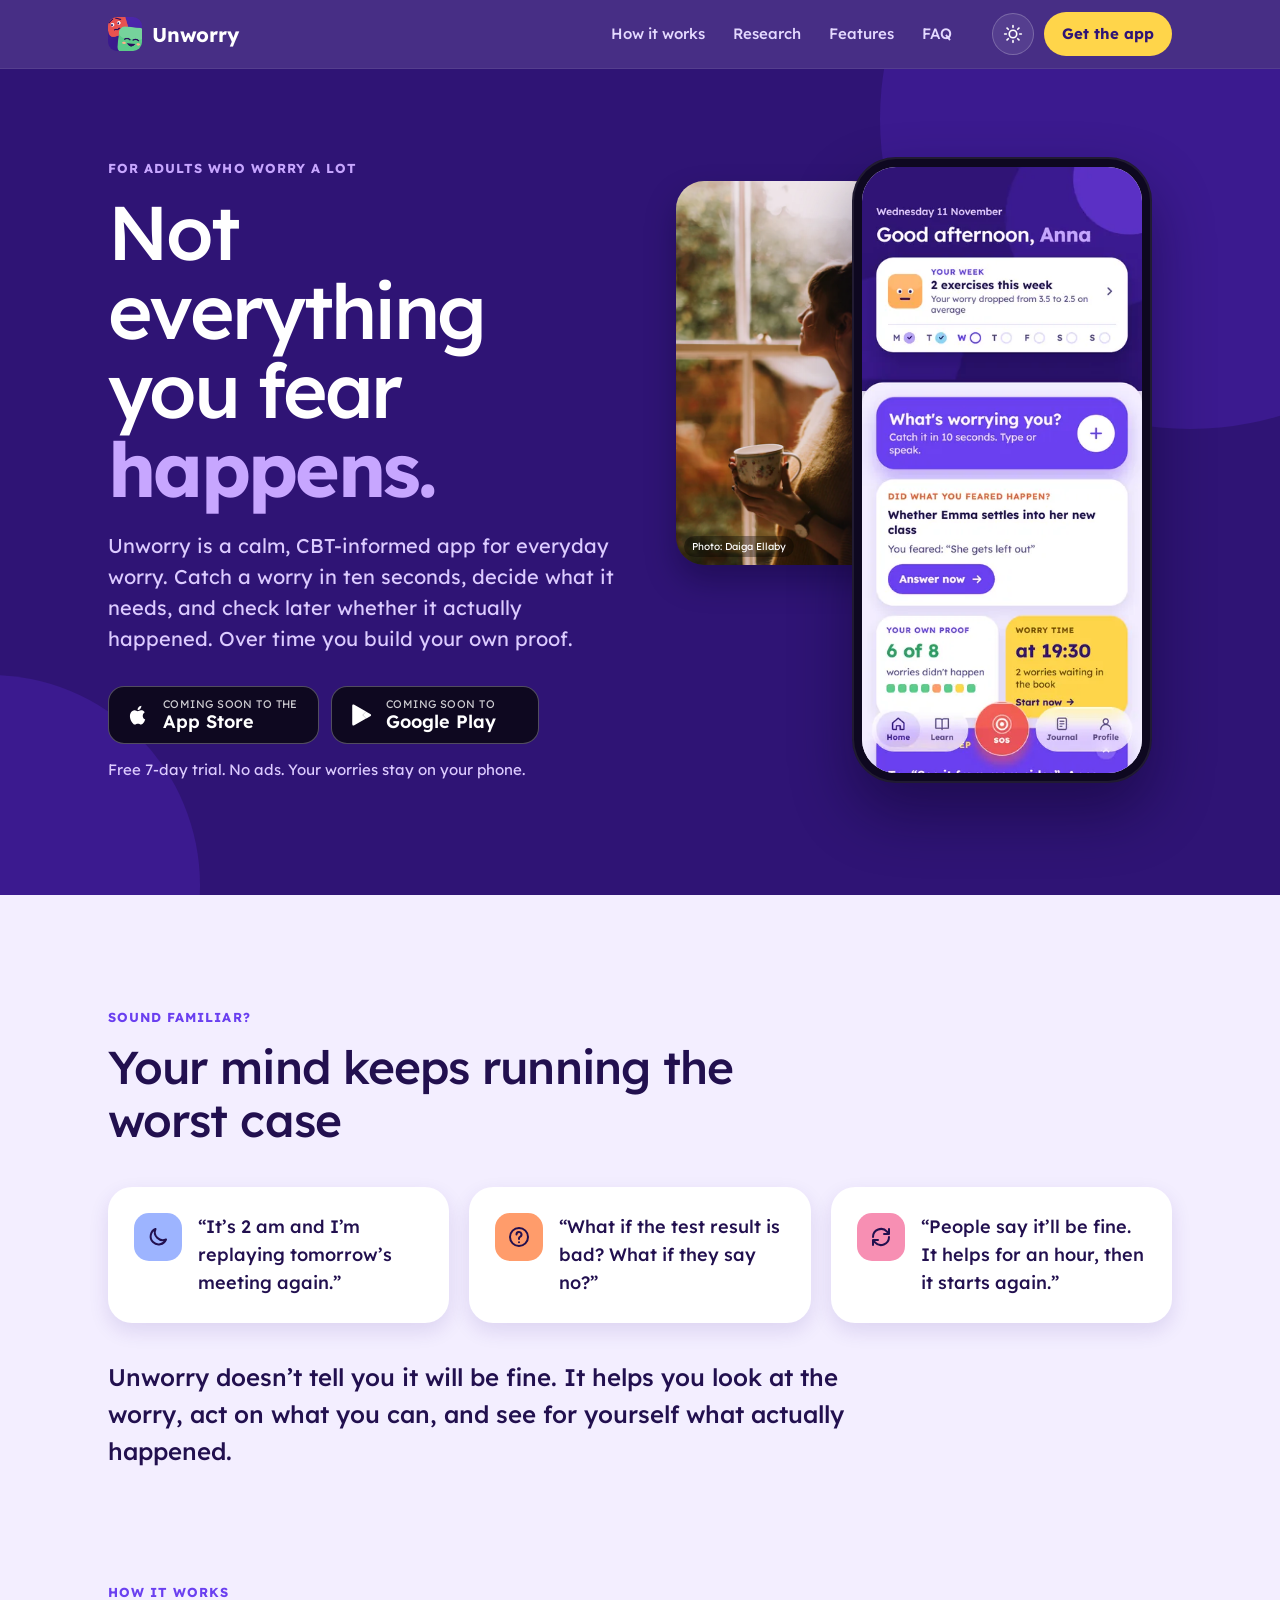
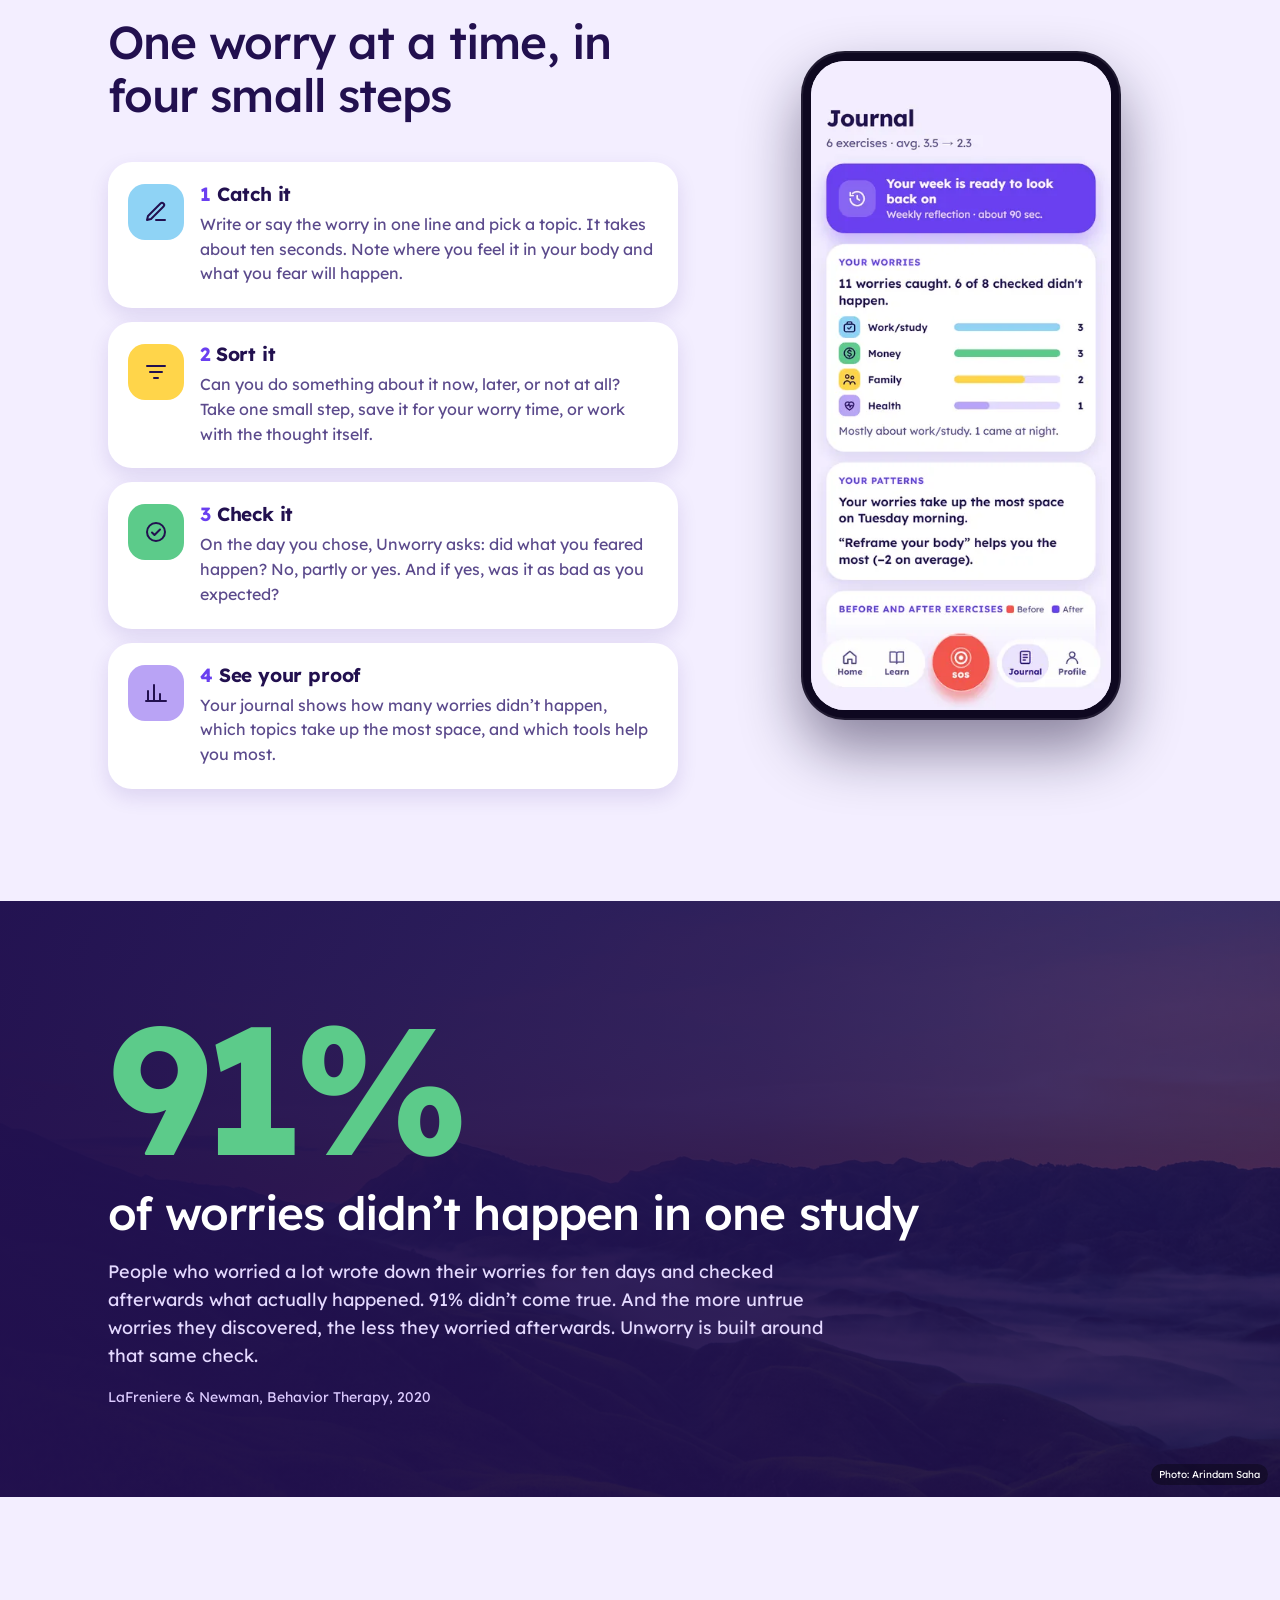
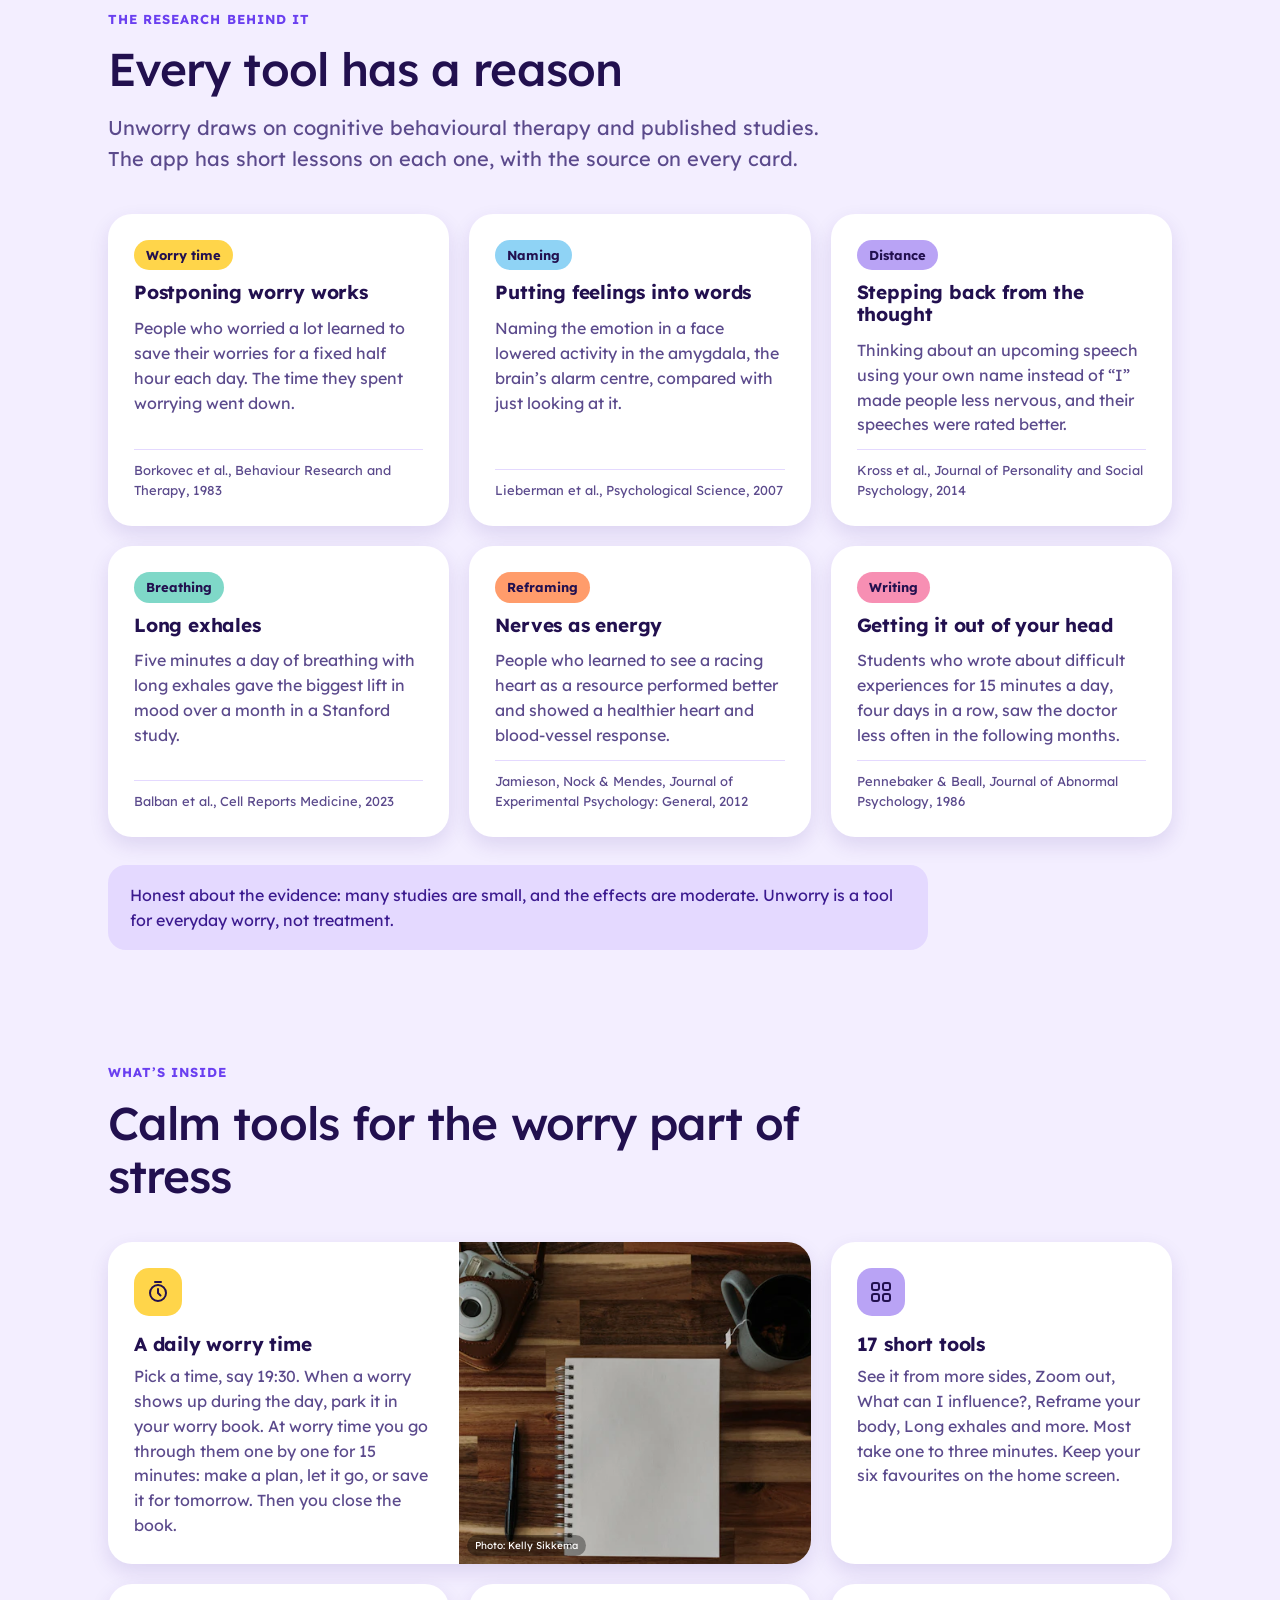
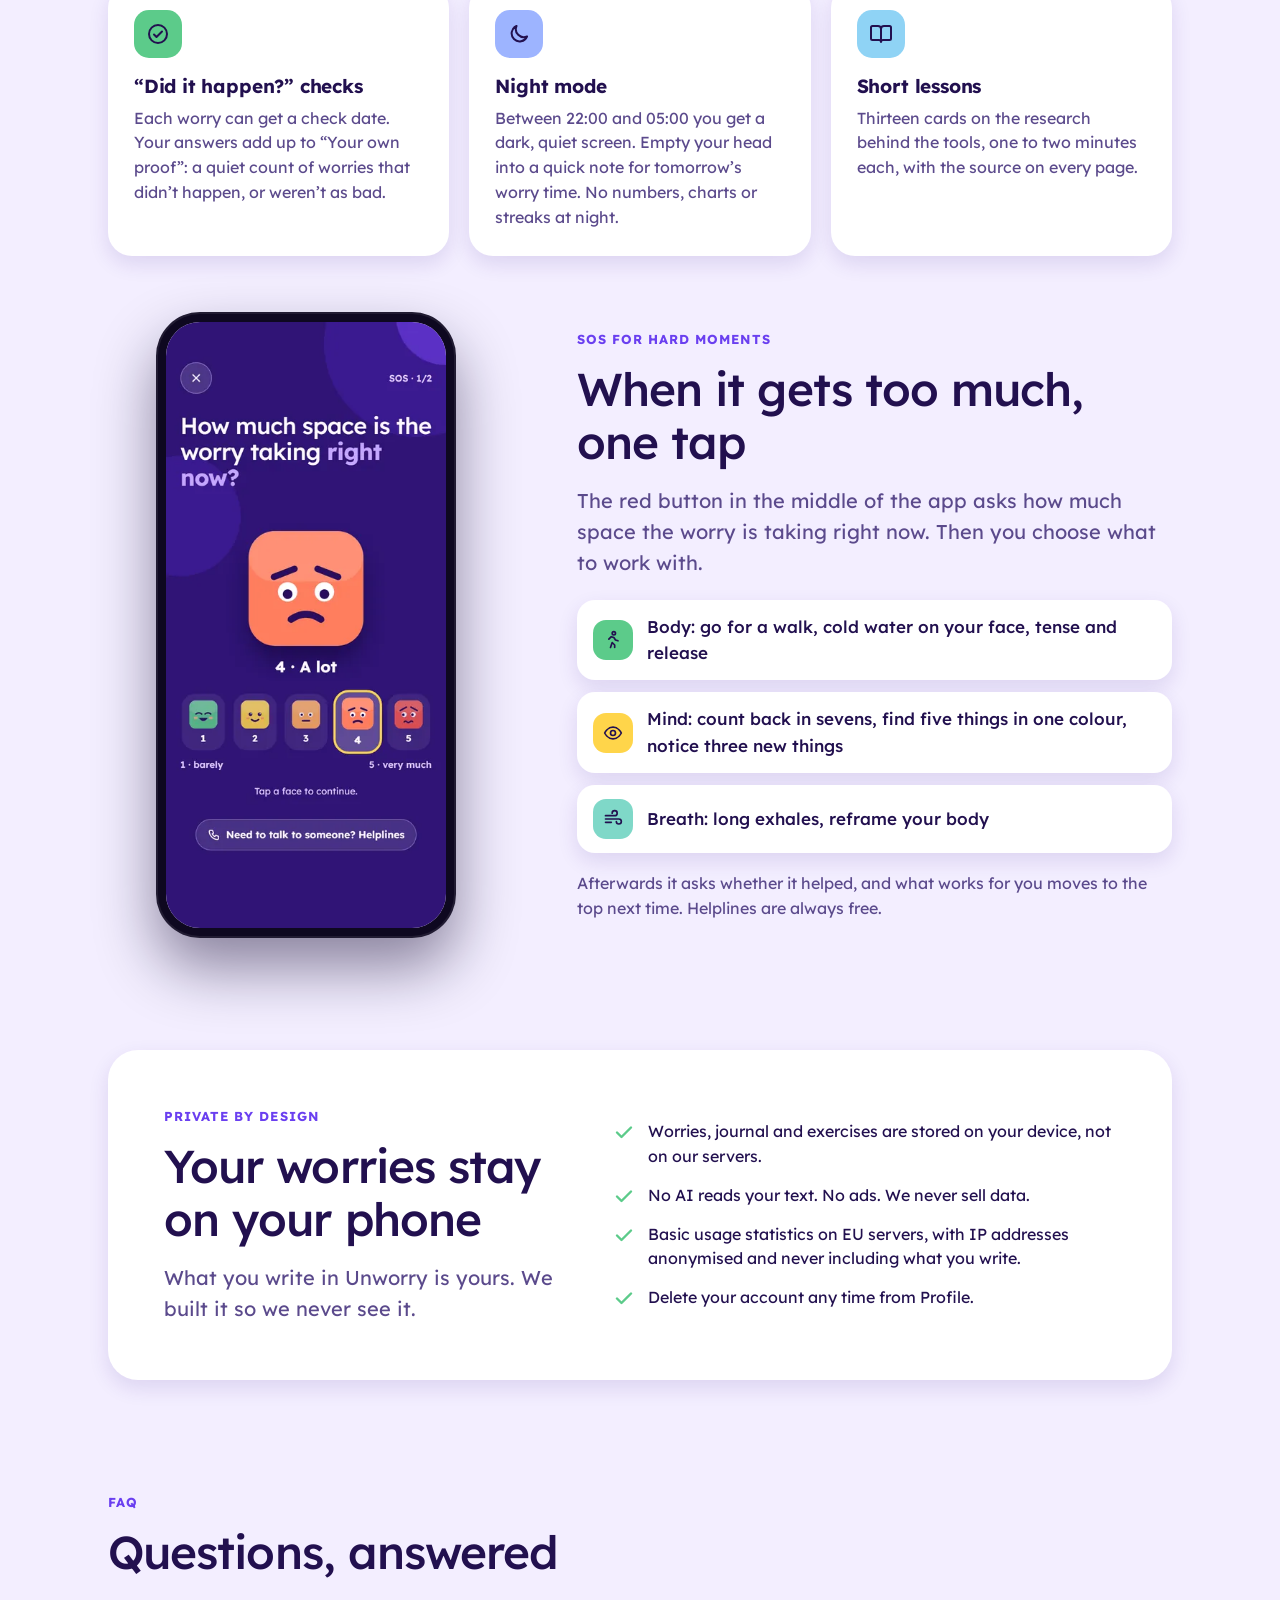
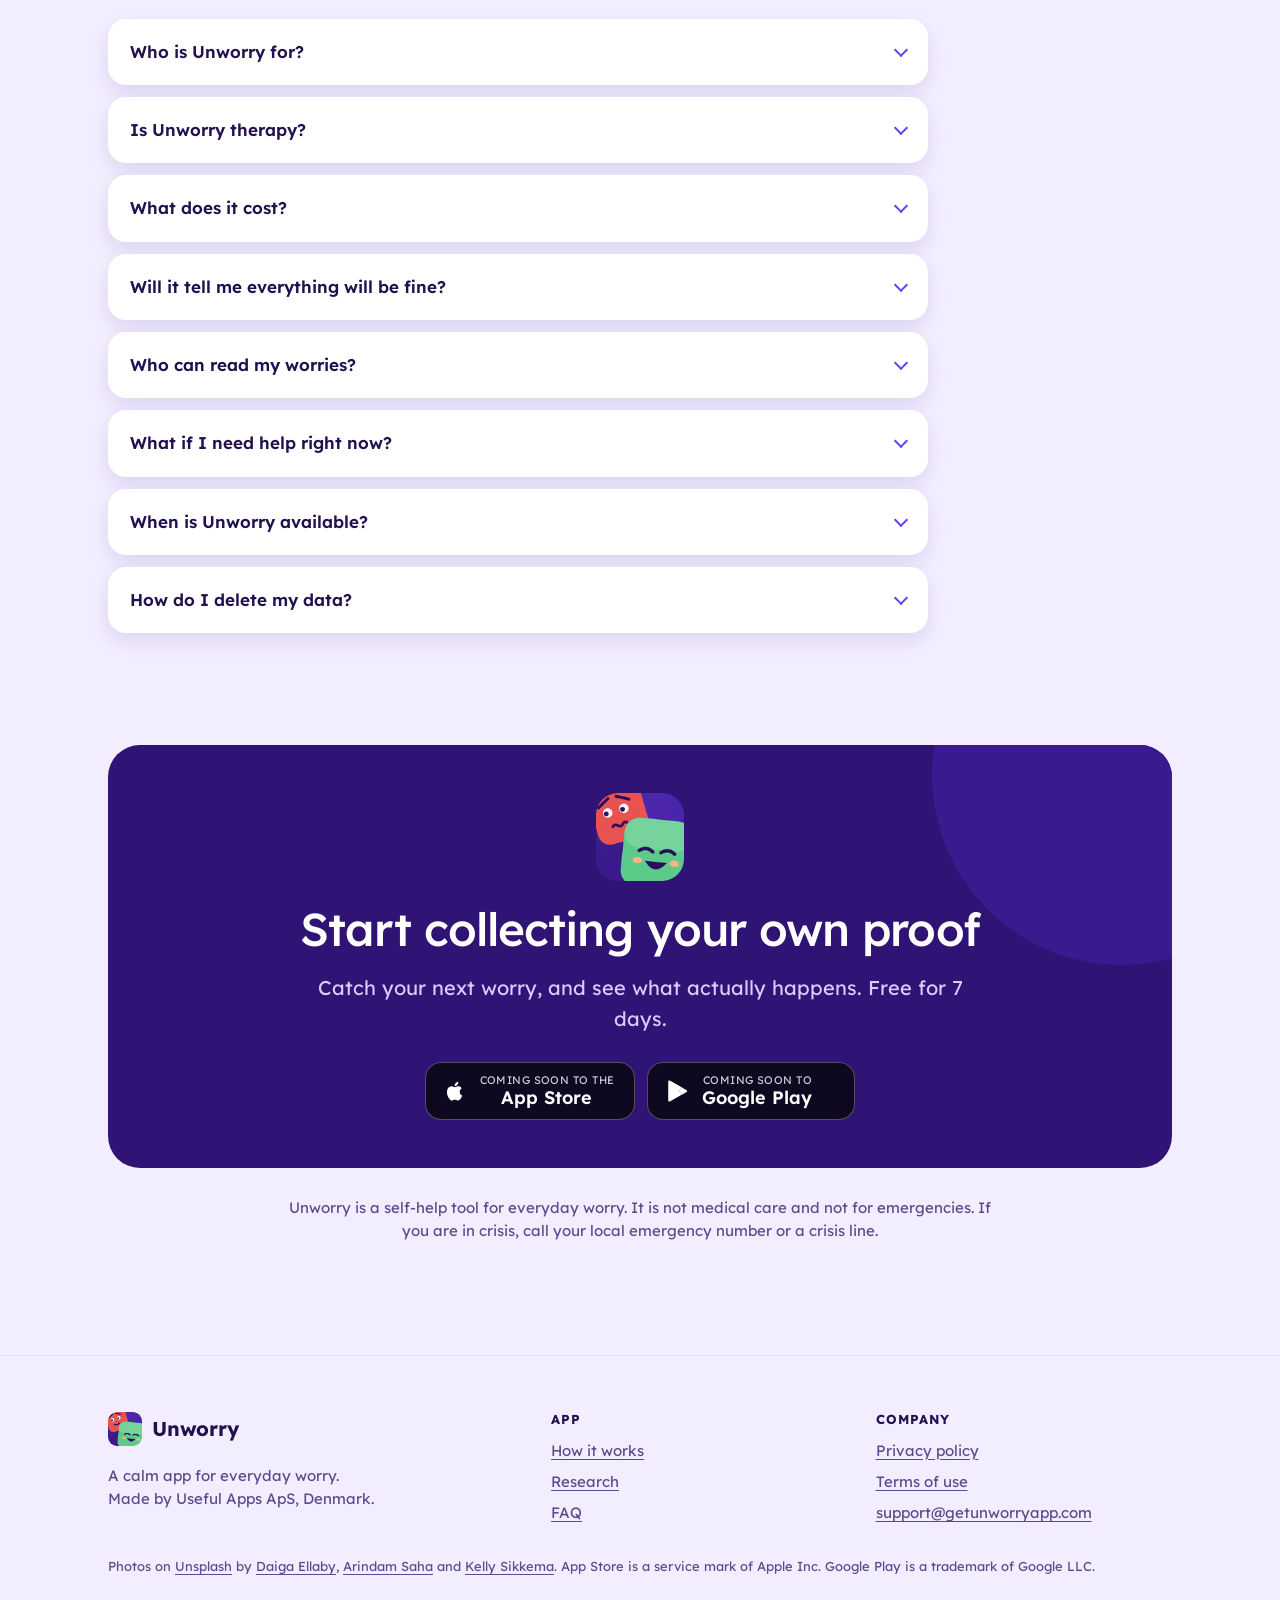
==== index.html @ 14608dab "Add Unworry website: landing page, privacy policy, terms and 404 Co-Authored-By: Claude Opus 5.5 <no" ====
<!doctype html>
<html lang="en">
<head>
<meta charset="utf-8">
<meta name="viewport" content="width=device-width, initial-scale=1, viewport-fit=cover">
<title>Unworry: Worry less with a calm CBT-informed app for overthinking</title>
<meta name="description" content="Unworry helps adults who worry a lot. Catch a worry in 10 seconds, sort what you can act on, set a worry time, and check later whether it happened. Build your own proof. Free 7-day trial.">
<link rel="canonical" href="https://getunworryapp.com/">
<meta name="robots" content="index, follow, max-image-preview:large">
<meta name="theme-color" content="#2F1475">
<meta name="color-scheme" content="light dark">
<meta name="author" content="Useful Apps ApS">
<meta property="og:type" content="website">
<meta property="og:site_name" content="Unworry">
<meta property="og:title" content="Unworry: Not everything you fear happens">
<meta property="og:description" content="A calm, CBT-informed app for everyday worry. Catch a worry, decide what it needs, and check later whether it happened. Over time you build your own proof.">
<meta property="og:url" content="https://getunworryapp.com/">
<meta property="og:image" content="https://getunworryapp.com/assets/img/og.png">
<meta property="og:image:width" content="1200">
<meta property="og:image:height" content="630">
<meta property="og:image:alt" content="Unworry app icon with the words: Not everything you fear happens.">
<meta property="og:locale" content="en_GB">
<meta name="twitter:card" content="summary_large_image">
<meta name="twitter:title" content="Unworry: Not everything you fear happens">
<meta name="twitter:description" content="A calm, CBT-informed app for everyday worry. Catch it, check it, build your own proof.">
<meta name="twitter:image" content="https://getunworryapp.com/assets/img/og.png">
<meta name="twitter:image:alt" content="Unworry app icon with the words: Not everything you fear happens.">
<link rel="icon" href="/favicon.ico" sizes="any">
<link rel="icon" type="image/png" sizes="32x32" href="/favicon-32.png">
<link rel="apple-touch-icon" href="/apple-touch-icon.png">
<link rel="manifest" href="/site.webmanifest">
<link rel="preload" href="/assets/fonts/lexend-latin.woff2" as="font" type="font/woff2" crossorigin>
<link rel="stylesheet" href="/assets/css/site.css">
<script>try{var t=localStorage.getItem('theme');document.documentElement.setAttribute('data-theme',t||(matchMedia('(prefers-color-scheme: dark)').matches?'dark':'light'))}catch(e){}</script>
<script type="application/ld+json">
{
  "@context": "https://schema.org",
  "@graph": [
    {
      "@type": "Organization",
      "@id": "https://getunworryapp.com/#org",
      "name": "Useful Apps ApS",
      "url": "https://getunworryapp.com/",
      "email": "support@getunworryapp.com",
      "address": { "@type": "PostalAddress", "addressCountry": "DK" }
    },
    {
      "@type": "WebSite",
      "@id": "https://getunworryapp.com/#website",
      "url": "https://getunworryapp.com/",
      "name": "Unworry",
      "inLanguage": "en",
      "publisher": { "@id": "https://getunworryapp.com/#org" }
    },
    {
      "@type": "MobileApplication",
      "@id": "https://getunworryapp.com/#app",
      "name": "Unworry",
      "alternateName": "Unworry: Stress Reframed",
      "description": "A calm, CBT-informed app for adults who worry a lot. Catch a worry, sort what you can act on, use a daily worry time, and check later whether what you feared happened. Includes 17 short tools, an SOS for hard moments and short lessons on the research.",
      "operatingSystem": "iOS, Android",
      "applicationCategory": "HealthApplication",
      "applicationSubCategory": "Mental wellbeing",
      "inLanguage": "en",
      "url": "https://getunworryapp.com/",
      "image": "https://getunworryapp.com/icon-512.png",
      "screenshot": [
        "https://getunworryapp.com/assets/img/app-home-light-585.webp",
        "https://getunworryapp.com/assets/img/app-journal-light-585.webp",
        "https://getunworryapp.com/assets/img/app-sos-585.webp"
      ],
      "audience": { "@type": "PeopleAudience", "suggestedMinAge": 18 },
      "publisher": { "@id": "https://getunworryapp.com/#org" },
      "author": { "@id": "https://getunworryapp.com/#org" }
    },
    {
      "@type": "FAQPage",
      "@id": "https://getunworryapp.com/#faq",
      "mainEntity": [
        { "@type": "Question", "name": "Who is Unworry for?", "acceptedAnswer": { "@type": "Answer", "text": "Adults (18+) who worry a lot in everyday life: about health, work, money, family or relationships, often at night. Unworry focuses on the worry part of stress." } },
        { "@type": "Question", "name": "Is Unworry therapy?", "acceptedAnswer": { "@type": "Answer", "text": "No. Unworry is a self-help tool built on techniques from cognitive behavioural therapy (CBT) and research on worry. It does not diagnose and does not replace professional help. If worry fills most of your day for weeks, talk to your doctor." } },
        { "@type": "Question", "name": "What does it cost?", "acceptedAnswer": { "@type": "Answer", "text": "Unworry starts with a free 7-day trial. After that it is a monthly or yearly subscription, billed by the App Store or Google Play. You can cancel any time in your store settings. Helplines in the app are always free." } },
        { "@type": "Question", "name": "Who can read my worries?", "acceptedAnswer": { "@type": "Answer", "text": "Only you. Your worries, journal and exercises are stored on your phone and are not uploaded or synced. Our analytics never include what you write. There is no AI processing and no ads." } },
        { "@type": "Question", "name": "What if I need help right now?", "acceptedAnswer": { "@type": "Answer", "text": "Unworry is not for emergencies. If you are in danger or thinking about harming yourself, call your local emergency number (112 in the EU, 911 in the US) or a crisis line. The SOS screen in the app links to helplines." } },
        { "@type": "Question", "name": "When is Unworry available?", "acceptedAnswer": { "@type": "Answer", "text": "Unworry is coming soon to the App Store (iPhone) and Google Play (Android)." } },
        { "@type": "Question", "name": "How do I delete my data?", "acceptedAnswer": { "@type": "Answer", "text": "In the app, go to Profile and choose Delete account. You can also write to support@getunworryapp.com. Deleting the app removes the data stored on your phone." } }
      ]
    }
  ]
}
</script>
</head>
<body>
<a class="skip" href="#main">Skip to content</a>

<header class="site-header">
  <div class="wrap">
    <a class="brand" href="/" aria-label="Unworry home"><img src="/assets/img/icon-128.png" alt="" width="34" height="34">Unworry</a>
    <nav class="nav" aria-label="Main">
      <a href="#how">How it works</a>
      <a href="#research">Research</a>
      <a href="#features">Features</a>
      <a href="#faq">FAQ</a>
    </nav>
    <div class="header-actions">
      <button class="theme-toggle" type="button" aria-label="Switch theme" aria-pressed="false">
        <svg class="sun" viewBox="0 0 24 24" fill="none" stroke="currentColor" stroke-width="2" stroke-linecap="round" aria-hidden="true"><circle cx="12" cy="12" r="4.5"/><path d="M12 2v2M12 20v2M4.9 4.9l1.4 1.4M17.7 17.7l1.4 1.4M2 12h2M20 12h2M4.9 19.1l1.4-1.4M17.7 6.3l1.4-1.4"/></svg>
        <svg class="moon" viewBox="0 0 24 24" fill="none" stroke="currentColor" stroke-width="2" stroke-linecap="round" stroke-linejoin="round" aria-hidden="true"><path d="M20 14.5A8 8 0 0 1 9.5 4a8 8 0 1 0 10.5 10.5z"/></svg>
      </button>
      <a class="btn-small" href="#get">Get the app</a>
    </div>
  </div>
</header>

<main id="main">

<!-- Hero -->
<section class="hero">
  <div class="wrap">
    <div>
      <p class="eyebrow">For adults who worry a lot</p>
      <h1>Not everything you fear <span class="hl">happens.</span></h1>
      <p class="lead">Unworry is a calm, CBT-informed app for everyday worry. Catch a worry in ten seconds, decide what it needs, and check later whether it actually happened. Over time you build your own proof.</p>
      <div class="stores" data-stores>
        <p class="stores-note">Coming soon to the App Store and Google Play.</p>
      </div>
      <p class="stores-note">Free 7-day trial. No ads. Your worries stay on your phone.</p>
    </div>
    <div class="hero-visual">
      <div class="hero-photo">
        <picture>
          <img src="/assets/img/window-640.webp" srcset="/assets/img/window-640.webp 640w, /assets/img/window-1080.webp 1080w" sizes="(min-width: 960px) 330px, 60vw" width="640" height="800" alt="A woman holding a cup of tea by a bright window" fetchpriority="high">
        </picture>
        <a class="credit-chip" href="https://unsplash.com/@daiga_ellaby?utm_source=unworry&amp;utm_medium=referral" rel="noopener">Photo: Daiga Ellaby</a>
      </div>
      <div class="phone">
        <img class="shot-light" src="/assets/img/app-home-light-390.webp" srcset="/assets/img/app-home-light-390.webp 390w, /assets/img/app-home-light-585.webp 585w" sizes="300px" width="390" height="844" alt="Unworry home screen: What's worrying you? A check-in asking whether a feared outcome happened, and your own proof: 6 of 8 worries didn't happen.">
        <img class="shot-dark" src="/assets/img/app-home-dark-390.webp" srcset="/assets/img/app-home-dark-390.webp 390w, /assets/img/app-home-dark-585.webp 585w" sizes="300px" width="390" height="844" alt="Unworry home screen in dark mode" loading="lazy">
      </div>
    </div>
  </div>
</section>

<!-- Recognition -->
<section class="section" aria-labelledby="familiar-title">
  <div class="wrap">
    <div class="section-head">
      <p class="eyebrow">Sound familiar?</p>
      <h2 id="familiar-title">Your mind keeps running the worst case</h2>
    </div>
    <div class="familiar">
      <div class="quote-card">
        <span class="icon-tile" style="background:#9DB4FF"><svg viewBox="0 0 24 24" fill="none" stroke="currentColor" stroke-width="2" stroke-linecap="round" stroke-linejoin="round" aria-hidden="true"><path d="M20 14.5A8 8 0 0 1 9.5 4a8 8 0 1 0 10.5 10.5z"/></svg></span>
        <p>“It’s 2 am and I’m replaying tomorrow’s meeting again.”</p>
      </div>
      <div class="quote-card">
        <span class="icon-tile" style="background:#FF9C6B"><svg viewBox="0 0 24 24" fill="none" stroke="currentColor" stroke-width="2" stroke-linecap="round" stroke-linejoin="round" aria-hidden="true"><circle cx="12" cy="12" r="9"/><path d="M9.5 9.5a2.5 2.5 0 1 1 3.5 2.3c-.6.3-1 .9-1 1.6V14M12 17.2v.1"/></svg></span>
        <p>“What if the test result is bad? What if they say no?”</p>
      </div>
      <div class="quote-card">
        <span class="icon-tile" style="background:#F78FB3"><svg viewBox="0 0 24 24" fill="none" stroke="currentColor" stroke-width="2" stroke-linecap="round" stroke-linejoin="round" aria-hidden="true"><path d="M4 12a8 8 0 0 1 14-5.3L20 9M20 4v5h-5M20 12a8 8 0 0 1-14 5.3L4 15M4 20v-5h5"/></svg></span>
        <p>“People say it’ll be fine. It helps for an hour, then it starts again.”</p>
      </div>
    </div>
    <p class="answer">Unworry doesn’t tell you it will be fine. It helps you look at the worry, act on what you can, and see for yourself what actually happened.</p>
  </div>
</section>

<!-- How it works -->
<section class="section" id="how" aria-labelledby="how-title" style="padding-top:0">
  <div class="wrap how">
    <div>
      <div class="section-head">
        <p class="eyebrow">How it works</p>
        <h2 id="how-title">One worry at a time, in four small steps</h2>
      </div>
      <ol class="steps">
        <li class="step">
          <span class="icon-tile" style="background:#8FD3F5"><svg viewBox="0 0 24 24" fill="none" stroke="currentColor" stroke-width="2" stroke-linecap="round" stroke-linejoin="round" aria-hidden="true"><path d="M12 20h9M16.5 3.5a2.1 2.1 0 0 1 3 3L7 19l-4 1 1-4z"/></svg></span>
          <div><h3><span>1</span>Catch it</h3><p>Write or say the worry in one line and pick a topic. It takes about ten seconds. Note where you feel it in your body and what you fear will happen.</p></div>
        </li>
        <li class="step">
          <span class="icon-tile" style="background:#FFD54A"><svg viewBox="0 0 24 24" fill="none" stroke="currentColor" stroke-width="2" stroke-linecap="round" stroke-linejoin="round" aria-hidden="true"><path d="M3 6h18M6 12h12M10 18h4"/></svg></span>
          <div><h3><span>2</span>Sort it</h3><p>Can you do something about it now, later, or not at all? Take one small step, save it for your worry time, or work with the thought itself.</p></div>
        </li>
        <li class="step">
          <span class="icon-tile" style="background:#5CCB8A"><svg viewBox="0 0 24 24" fill="none" stroke="currentColor" stroke-width="2" stroke-linecap="round" stroke-linejoin="round" aria-hidden="true"><circle cx="12" cy="12" r="9"/><path d="m8 12.5 2.5 2.5L16 9.5"/></svg></span>
          <div><h3><span>3</span>Check it</h3><p>On the day you chose, Unworry asks: did what you feared happen? No, partly or yes. And if yes, was it as bad as you expected?</p></div>
        </li>
        <li class="step">
          <span class="icon-tile" style="background:#B9A3F5"><svg viewBox="0 0 24 24" fill="none" stroke="currentColor" stroke-width="2" stroke-linecap="round" stroke-linejoin="round" aria-hidden="true"><path d="M4 20V10M10 20V4M16 20v-7M22 20H2"/></svg></span>
          <div><h3><span>4</span>See your proof</h3><p>Your journal shows how many worries didn’t happen, which topics take up the most space, and which tools help you most.</p></div>
        </li>
      </ol>
    </div>
    <div class="phone">
      <img class="shot-light" src="/assets/img/app-journal-light-390.webp" srcset="/assets/img/app-journal-light-390.webp 390w, /assets/img/app-journal-light-585.webp 585w" sizes="320px" width="390" height="844" loading="lazy" alt="Unworry journal: 11 worries caught, 6 of 8 checked didn't happen, with topics and patterns.">
      <img class="shot-dark" src="/assets/img/app-journal-dark-390.webp" srcset="/assets/img/app-journal-dark-390.webp 390w, /assets/img/app-journal-dark-585.webp 585w" sizes="320px" width="390" height="844" loading="lazy" alt="Unworry journal in dark mode">
    </div>
  </div>
</section>

<!-- Proof -->
<section class="proof" aria-labelledby="proof-title">
  <div class="proof-bg">
    <img src="/assets/img/mist-800.webp" srcset="/assets/img/mist-800.webp 800w, /assets/img/mist-1600.webp 1600w" sizes="100vw" width="1600" height="800" loading="lazy" alt="">
  </div>
  <div class="wrap">
    <p class="big-stat">91%</p>
    <h2 id="proof-title">of worries didn’t happen in one study</h2>
    <p>People who worried a lot wrote down their worries for ten days and checked afterwards what actually happened. 91% didn’t come true. And the more untrue worries they discovered, the less they worried afterwards. Unworry is built around that same check.</p>
    <cite class="cite">LaFreniere &amp; Newman, Behavior Therapy, 2020</cite>
  </div>
  <a class="credit-chip" href="https://unsplash.com/@hyperickz?utm_source=unworry&amp;utm_medium=referral" rel="noopener">Photo: Arindam Saha</a>
</section>

<!-- Research -->
<section class="section" id="research" aria-labelledby="research-title">
  <div class="wrap">
    <div class="section-head">
      <p class="eyebrow">The research behind it</p>
      <h2 id="research-title">Every tool has a reason</h2>
      <p class="lead">Unworry draws on cognitive behavioural therapy and published studies. The app has short lessons on each one, with the source on every card.</p>
    </div>
    <div class="research">
      <article class="r-card">
        <span class="tag" style="background:#FFD54A">Worry time</span>
        <h3>Postponing worry works</h3>
        <p>People who worried a lot learned to save their worries for a fixed half hour each day. The time they spent worrying went down.</p>
        <cite>Borkovec et al., Behaviour Research and Therapy, 1983</cite>
      </article>
      <article class="r-card">
        <span class="tag" style="background:#8FD3F5">Naming</span>
        <h3>Putting feelings into words</h3>
        <p>Naming the emotion in a face lowered activity in the amygdala, the brain’s alarm centre, compared with just looking at it.</p>
        <cite>Lieberman et al., Psychological Science, 2007</cite>
      </article>
      <article class="r-card">
        <span class="tag" style="background:#B9A3F5">Distance</span>
        <h3>Stepping back from the thought</h3>
        <p>Thinking about an upcoming speech using your own name instead of “I” made people less nervous, and their speeches were rated better.</p>
        <cite>Kross et al., Journal of Personality and Social Psychology, 2014</cite>
      </article>
      <article class="r-card">
        <span class="tag" style="background:#7FD8C8">Breathing</span>
        <h3>Long exhales</h3>
        <p>Five minutes a day of breathing with long exhales gave the biggest lift in mood over a month in a Stanford study.</p>
        <cite>Balban et al., Cell Reports Medicine, 2023</cite>
      </article>
      <article class="r-card">
        <span class="tag" style="background:#FF9C6B">Reframing</span>
        <h3>Nerves as energy</h3>
        <p>People who learned to see a racing heart as a resource performed better and showed a healthier heart and blood-vessel response.</p>
        <cite>Jamieson, Nock &amp; Mendes, Journal of Experimental Psychology: General, 2012</cite>
      </article>
      <article class="r-card">
        <span class="tag" style="background:#F78FB3">Writing</span>
        <h3>Getting it out of your head</h3>
        <p>Students who wrote about difficult experiences for 15 minutes a day, four days in a row, saw the doctor less often in the following months.</p>
        <cite>Pennebaker &amp; Beall, Journal of Abnormal Psychology, 1986</cite>
      </article>
    </div>
    <p class="honest">Honest about the evidence: many studies are small, and the effects are moderate. Unworry is a tool for everyday worry, not treatment.</p>
  </div>
</section>

<!-- Features -->
<section class="section" id="features" aria-labelledby="features-title" style="padding-top:0">
  <div class="wrap">
    <div class="section-head">
      <p class="eyebrow">What’s inside</p>
      <h2 id="features-title">Calm tools for the worry part of stress</h2>
    </div>
    <div class="features">
      <article class="f-card f-wide">
        <div class="f-body">
          <span class="icon-tile" style="background:#FFD54A"><svg viewBox="0 0 24 24" fill="none" stroke="currentColor" stroke-width="2" stroke-linecap="round" stroke-linejoin="round" aria-hidden="true"><circle cx="12" cy="13" r="8"/><path d="M12 9v4l2.5 2.5M9 2h6"/></svg></span>
          <h3>A daily worry time</h3>
          <p>Pick a time, say 19:30. When a worry shows up during the day, park it in your worry book. At worry time you go through them one by one for 15 minutes: make a plan, let it go, or save it for tomorrow. Then you close the book.</p>
        </div>
        <div class="f-img">
          <img src="/assets/img/notebook-640.webp" srcset="/assets/img/notebook-640.webp 640w, /assets/img/notebook-1200.webp 1200w" sizes="(min-width: 1040px) 370px, (min-width: 700px) 50vw, 100vw" width="640" height="396" loading="lazy" alt="An open notepad, a pen and a cup of coffee on a wooden table">
          <a class="credit-chip" href="https://unsplash.com/@kellysikkema?utm_source=unworry&amp;utm_medium=referral" rel="noopener">Photo: Kelly Sikkema</a>
        </div>
      </article>
      <article class="f-card">
        <span class="icon-tile" style="background:#B9A3F5"><svg viewBox="0 0 24 24" fill="none" stroke="currentColor" stroke-width="2" stroke-linecap="round" stroke-linejoin="round" aria-hidden="true"><rect x="3" y="3" width="7" height="7" rx="2"/><rect x="14" y="3" width="7" height="7" rx="2"/><rect x="3" y="14" width="7" height="7" rx="2"/><rect x="14" y="14" width="7" height="7" rx="2"/></svg></span>
        <h3>17 short tools</h3>
        <p>See it from more sides, Zoom out, What can I influence?, Reframe your body, Long exhales and more. Most take one to three minutes. Keep your six favourites on the home screen.</p>
      </article>
      <article class="f-card">
        <span class="icon-tile" style="background:#5CCB8A"><svg viewBox="0 0 24 24" fill="none" stroke="currentColor" stroke-width="2" stroke-linecap="round" stroke-linejoin="round" aria-hidden="true"><circle cx="12" cy="12" r="9"/><path d="m8 12.5 2.5 2.5L16 9.5"/></svg></span>
        <h3>“Did it happen?” checks</h3>
        <p>Each worry can get a check date. Your answers add up to “Your own proof”: a quiet count of worries that didn’t happen, or weren’t as bad.</p>
      </article>
      <article class="f-card">
        <span class="icon-tile" style="background:#9DB4FF"><svg viewBox="0 0 24 24" fill="none" stroke="currentColor" stroke-width="2" stroke-linecap="round" stroke-linejoin="round" aria-hidden="true"><path d="M20 14.5A8 8 0 0 1 9.5 4a8 8 0 1 0 10.5 10.5z"/></svg></span>
        <h3>Night mode</h3>
        <p>Between 22:00 and 05:00 you get a dark, quiet screen. Empty your head into a quick note for tomorrow’s worry time. No numbers, charts or streaks at night.</p>
      </article>
      <article class="f-card">
        <span class="icon-tile" style="background:#8FD3F5"><svg viewBox="0 0 24 24" fill="none" stroke="currentColor" stroke-width="2" stroke-linecap="round" stroke-linejoin="round" aria-hidden="true"><path d="M2 5.5A1.5 1.5 0 0 1 3.5 4H9a3 3 0 0 1 3 3v13a2 2 0 0 0-2-2H3.5A1.5 1.5 0 0 1 2 16.5zM22 5.5A1.5 1.5 0 0 0 20.5 4H15a3 3 0 0 0-3 3v13a2 2 0 0 1 2-2h6.5a1.5 1.5 0 0 0 1.5-1.5z"/></svg></span>
        <h3>Short lessons</h3>
        <p>Thirteen cards on the research behind the tools, one to two minutes each, with the source on every page.</p>
      </article>
    </div>

    <div class="sos-row">
      <div class="phone">
        <img src="/assets/img/app-sos-390.webp" srcset="/assets/img/app-sos-390.webp 390w, /assets/img/app-sos-585.webp 585w" sizes="300px" width="390" height="844" loading="lazy" alt="Unworry SOS: How much space is the worry taking right now? Five faces from barely to very much, and a link to helplines.">
      </div>
      <div>
        <p class="eyebrow">SOS for hard moments</p>
        <h2>When it gets too much, one tap</h2>
        <p class="lead" style="margin-top:16px">The red button in the middle of the app asks how much space the worry is taking right now. Then you choose what to work with.</p>
        <ul class="sos-list">
          <li><span class="icon-tile" style="background:#5CCB8A"><svg viewBox="0 0 24 24" fill="none" stroke="currentColor" stroke-width="2" stroke-linecap="round" stroke-linejoin="round" aria-hidden="true"><circle cx="13" cy="4" r="2"/><path d="m9 21 2-6 3 3v3M7 11l3-3 3 1 2 3 3 1"/></svg></span>Body: go for a walk, cold water on your face, tense and release</li>
          <li><span class="icon-tile" style="background:#FFD54A"><svg viewBox="0 0 24 24" fill="none" stroke="currentColor" stroke-width="2" stroke-linecap="round" stroke-linejoin="round" aria-hidden="true"><circle cx="12" cy="12" r="3"/><path d="M2 12s3.5-7 10-7 10 7 10 7-3.5 7-10 7S2 12 2 12z"/></svg></span>Mind: count back in sevens, find five things in one colour, notice three new things</li>
          <li><span class="icon-tile" style="background:#7FD8C8"><svg viewBox="0 0 24 24" fill="none" stroke="currentColor" stroke-width="2" stroke-linecap="round" stroke-linejoin="round" aria-hidden="true"><path d="M3 8h11a3 3 0 1 0-3-3M3 12h16a3 3 0 1 1-3 3M3 16h7"/></svg></span>Breath: long exhales, reframe your body</li>
        </ul>
        <p style="margin-top:18px;color:var(--muted);font-size:16px">Afterwards it asks whether it helped, and what works for you moves to the top next time. Helplines are always free.</p>
      </div>
    </div>
  </div>
</section>

<!-- Privacy -->
<section class="section" aria-labelledby="privacy-title" style="padding-top:0">
  <div class="wrap">
    <div class="privacy-band">
      <div>
        <p class="eyebrow">Private by design</p>
        <h2 id="privacy-title">Your worries stay on your phone</h2>
        <p class="lead" style="margin-top:16px">What you write in Unworry is yours. We built it so we never see it.</p>
      </div>
      <ul class="checks">
        <li><svg viewBox="0 0 24 24" fill="none" stroke="currentColor" stroke-width="2.4" stroke-linecap="round" stroke-linejoin="round" aria-hidden="true"><path d="m5 12.5 4.5 4.5L19 7.5"/></svg>Worries, journal and exercises are stored on your device, not on our servers.</li>
        <li><svg viewBox="0 0 24 24" fill="none" stroke="currentColor" stroke-width="2.4" stroke-linecap="round" stroke-linejoin="round" aria-hidden="true"><path d="m5 12.5 4.5 4.5L19 7.5"/></svg>No AI reads your text. No ads. We never sell data.</li>
        <li><svg viewBox="0 0 24 24" fill="none" stroke="currentColor" stroke-width="2.4" stroke-linecap="round" stroke-linejoin="round" aria-hidden="true"><path d="m5 12.5 4.5 4.5L19 7.5"/></svg>Basic usage statistics on EU servers, with IP addresses anonymised and never including what you write.</li>
        <li><svg viewBox="0 0 24 24" fill="none" stroke="currentColor" stroke-width="2.4" stroke-linecap="round" stroke-linejoin="round" aria-hidden="true"><path d="m5 12.5 4.5 4.5L19 7.5"/></svg>Delete your account any time from Profile.</li>
      </ul>
    </div>
  </div>
</section>

<!-- FAQ -->
<section class="section" id="faq" aria-labelledby="faq-title" style="padding-top:0">
  <div class="wrap">
    <div class="section-head">
      <p class="eyebrow">FAQ</p>
      <h2 id="faq-title">Questions, answered</h2>
    </div>
    <div class="faq">
      <details>
        <summary>Who is Unworry for?</summary>
        <div><p>Adults (18+) who worry a lot in everyday life: about health, work, money, family or relationships, often at night. Unworry focuses on the worry part of stress.</p></div>
      </details>
      <details>
        <summary>Is Unworry therapy?</summary>
        <div><p>No. Unworry is a self-help tool built on techniques from cognitive behavioural therapy (CBT) and research on worry. It does not diagnose and does not replace professional help.</p><p>If worry fills most of your day for several weeks, or affects your sleep, work or relationships, talk to your doctor.</p></div>
      </details>
      <details>
        <summary>What does it cost?</summary>
        <div><p>Unworry starts with a free 7-day trial. After that it is a monthly or yearly subscription, billed by the App Store or Google Play. You can cancel any time in your store settings. Helplines in the app are always free.</p></div>
      </details>
      <details>
        <summary>Will it tell me everything will be fine?</summary>
        <div><p>No, on purpose. Reassurance tends to help for a short while and then the worry returns. Unworry asks questions, helps you weigh things up yourself and shows you your own data.</p></div>
      </details>
      <details>
        <summary>Who can read my worries?</summary>
        <div><p>Only you. Your worries, journal and exercises are stored on your phone and are not uploaded or synced. Our analytics never include what you write. There is no AI processing and no ads. Read the <a href="/privacy/">privacy policy</a>.</p></div>
      </details>
      <details>
        <summary>What if I need help right now?</summary>
        <div><p>Unworry is not for emergencies. If you are in danger or thinking about harming yourself, call your local emergency number (112 in the EU, 911 in the US) or a crisis line. The SOS screen in the app links to helplines.</p></div>
      </details>
      <details>
        <summary>When is Unworry available?</summary>
        <div><p>Unworry is coming soon to the App Store (iPhone) and Google Play (Android).</p></div>
      </details>
      <details>
        <summary>How do I delete my data?</summary>
        <div><p>In the app, go to Profile and choose Delete account. You can also write to <a href="mailto:support@getunworryapp.com">support@getunworryapp.com</a>. Deleting the app removes the data stored on your phone.</p></div>
      </details>
    </div>
  </div>
</section>

<!-- Final CTA -->
<section class="section" id="get" aria-labelledby="get-title" style="padding-top:0">
  <div class="wrap">
    <div class="cta-final">
      <img class="app-icon" src="/assets/img/icon-128.png" width="88" height="88" alt="Unworry app icon" loading="lazy">
      <h2 id="get-title">Start collecting your own proof</h2>
      <p class="lead">Catch your next worry, and see what actually happens. Free for 7 days.</p>
      <div class="stores" data-stores>
        <p class="stores-note">Coming soon to the App Store and Google Play.</p>
      </div>
    </div>
    <p class="safety">Unworry is a self-help tool for everyday worry. It is not medical care and not for emergencies. If you are in crisis, call your local emergency number or a crisis line.</p>
  </div>
</section>

</main>

<footer class="site-footer">
  <div class="wrap">
    <div class="footer-grid">
      <div>
        <a class="brand" href="/"><img src="/assets/img/icon-128.png" alt="" width="34" height="34" loading="lazy">Unworry</a>
        <p style="margin-top:12px">A calm app for everyday worry.<br>Made by Useful Apps ApS, Denmark.</p>
      </div>
      <div>
        <h2>App</h2>
        <ul>
          <li><a href="/#how">How it works</a></li>
          <li><a href="/#research">Research</a></li>
          <li><a href="/#faq">FAQ</a></li>
        </ul>
      </div>
      <div>
        <h2>Company</h2>
        <ul>
          <li><a href="/privacy/">Privacy policy</a></li>
          <li><a href="/terms/">Terms of use</a></li>
          <li><a href="mailto:support@getunworryapp.com">support@getunworryapp.com</a></li>
        </ul>
      </div>
    </div>
    <p class="credits">Photos on <a href="https://unsplash.com/?utm_source=unworry&amp;utm_medium=referral" rel="noopener">Unsplash</a> by <a href="https://unsplash.com/@daiga_ellaby?utm_source=unworry&amp;utm_medium=referral" rel="noopener">Daiga Ellaby</a>, <a href="https://unsplash.com/@hyperickz?utm_source=unworry&amp;utm_medium=referral" rel="noopener">Arindam Saha</a> and <a href="https://unsplash.com/@kellysikkema?utm_source=unworry&amp;utm_medium=referral" rel="noopener">Kelly Sikkema</a>. App Store is a service mark of Apple Inc. Google Play is a trademark of Google LLC.</p>
  </div>
</footer>
<script src="/assets/js/site.js" defer></script>
</body>
</html>
---- assets/css/site.css ----
/* Unworry website. Tokens follow the app's design tokens (design/03-design-tokens.json). */
@font-face {
  font-family: 'Lexend';
  font-style: normal;
  font-weight: 400 800;
  font-display: swap;
  src: url('../fonts/lexend-latin.woff2') format('woff2');
}

:root {
  --sheet: #F3EEFF;
  --card: #FFFFFF;
  --text: #22104F;
  --muted: #5B4A8C;
  --chip: #E4D9FF;
  --chip-text: #3B1A8F;
  --line: #E4D9FF;
  --primary: #6A3FF0;
  --accent: #6A3FF0;
  --shadow: 0 8px 20px rgba(59, 26, 143, 0.12);
  --hero: #2F1475;
  --hero-c1: #3B1A8F;
  --hero-c2: #5A30C4;
  --lilac: #C7A6FF;
  --lilac-200: #DCCBFF;
  --yellow: #FFD54A;
  --yellow-ink: #2F1475;
  --green: #5CCB8A;
  --red: #F2564D;
  --orange: #FF9C6B;
  --blue: #8FD3F5;
  --pink: #F78FB3;
  --violet-soft: #B9A3F5;
  --teal: #7FD8C8;
  --radius: 24px;
  --radius-s: 18px;
  --wrap: 1120px;
  color-scheme: light;
}

@media (prefers-color-scheme: dark) {
  :root:not([data-theme="light"]) {
    --sheet: #150F2C;
    --card: #221A42;
    --text: #F1ECFF;
    --muted: #B3A8D6;
    --chip: #2E2459;
    --chip-text: #D9CCFF;
    --line: #342A63;
    --primary: #7B57F7;
    --accent: #C7A6FF;
    --shadow: 0 12px 24px rgba(0, 0, 0, 0.35);
    --hero: #110A24;
    --hero-c1: #1C1240;
    --hero-c2: #2A1B5C;
    color-scheme: dark;
  }
}
:root[data-theme="dark"] {
  --sheet: #150F2C;
  --card: #221A42;
  --text: #F1ECFF;
  --muted: #B3A8D6;
  --chip: #2E2459;
  --chip-text: #D9CCFF;
  --line: #342A63;
  --primary: #7B57F7;
  --accent: #C7A6FF;
  --shadow: 0 12px 24px rgba(0, 0, 0, 0.35);
  --hero: #110A24;
  --hero-c1: #1C1240;
  --hero-c2: #2A1B5C;
  color-scheme: dark;
}

*, *::before, *::after { box-sizing: border-box; }
html { -webkit-text-size-adjust: 100%; scroll-behavior: smooth; scroll-padding-top: 84px; }
@media (prefers-reduced-motion: reduce) { html { scroll-behavior: auto; } *, *::before, *::after { transition: none !important; animation: none !important; } }
body {
  margin: 0;
  font-family: 'Lexend', system-ui, -apple-system, 'Segoe UI', Roboto, sans-serif;
  font-size: 17px;
  line-height: 1.55;
  color: var(--text);
  background: var(--sheet);
  overflow-x: hidden;
}
img { max-width: 100%; height: auto; display: block; }
a { color: var(--accent); text-underline-offset: 3px; }
a:hover { text-decoration-thickness: 2px; }
:focus-visible { outline: 3px solid var(--yellow); outline-offset: 3px; border-radius: 6px; }
h1, h2, h3 { line-height: 1.15; letter-spacing: -0.02em; margin: 0; }
h1 { font-weight: 500; }
h2 { font-weight: 500; font-size: clamp(30px, 4.6vw, 46px); }
h3 { font-weight: 700; font-size: 19px; letter-spacing: -0.01em; }
p { margin: 0; }
.hl { color: var(--lilac); font-weight: 700; }
.wrap { width: 100%; max-width: var(--wrap); margin: 0 auto; padding: 0 16px; }
@media (min-width: 640px) { .wrap { padding: 0 28px; } }
.skip { position: absolute; left: -9999px; top: 8px; background: var(--yellow); color: var(--yellow-ink); padding: 10px 16px; border-radius: 999px; z-index: 100; font-weight: 700; }
.skip:focus { left: 8px; }
.eyebrow { font-size: 13px; font-weight: 700; letter-spacing: 0.08em; text-transform: uppercase; color: var(--accent); margin-bottom: 14px; }
.lead { font-size: clamp(17px, 2vw, 20px); color: var(--muted); }
.section { padding: 72px 0; }
@media (min-width: 900px) { .section { padding: 112px 0; } }
.section-head { max-width: 720px; margin-bottom: 40px; }
.section-head .lead { margin-top: 16px; }
.center { text-align: center; margin-left: auto; margin-right: auto; }

/* Header */
.site-header {
  position: sticky; top: 0; z-index: 50;
  background: color-mix(in srgb, var(--hero) 88%, transparent);
  -webkit-backdrop-filter: saturate(180%) blur(18px);
  backdrop-filter: saturate(180%) blur(18px);
  color: #fff;
  border-bottom: 1px solid rgba(255, 255, 255, 0.08);
}
.site-header .wrap { display: flex; align-items: center; gap: 16px; height: 68px; }
.brand { display: inline-flex; align-items: center; gap: 10px; color: #fff; text-decoration: none; font-weight: 700; font-size: 20px; letter-spacing: -0.01em; }
.brand img { width: 34px; height: 34px; border-radius: 9px; }
.nav { display: none; margin-left: auto; gap: 28px; }
.nav a { color: #E4D9FF; text-decoration: none; font-size: 15px; font-weight: 500; }
.nav a:hover { color: #fff; }
@media (min-width: 860px) { .nav { display: flex; } }
.header-actions { margin-left: auto; display: flex; align-items: center; gap: 10px; }
@media (min-width: 860px) { .header-actions { margin-left: 24px; } }
.theme-toggle {
  width: 42px; height: 42px; border-radius: 999px; border: 1px solid rgba(255, 255, 255, 0.22);
  background: rgba(255, 255, 255, 0.08); color: #fff; display: inline-grid; place-items: center; cursor: pointer;
  transition: background 0.2s;
}
.theme-toggle:hover { background: rgba(255, 255, 255, 0.16); }
.theme-toggle svg { width: 20px; height: 20px; }
.theme-toggle .moon { display: none; }
:root[data-theme="dark"] .theme-toggle .sun { display: none; }
:root[data-theme="dark"] .theme-toggle .moon { display: block; }
.btn-small {
  display: none; align-items: center; gap: 8px; padding: 10px 18px; border-radius: 999px;
  background: var(--yellow); color: var(--yellow-ink); font-weight: 700; font-size: 15px; text-decoration: none;
}
@media (min-width: 520px) { .btn-small { display: inline-flex; } }

/* Buttons */
.btn {
  display: inline-flex; align-items: center; justify-content: center; gap: 10px;
  min-height: 56px; padding: 0 28px; border-radius: 999px; font: inherit; font-weight: 700; font-size: 17px;
  text-decoration: none; cursor: pointer; border: 0; transition: transform 0.15s ease, box-shadow 0.15s ease;
}
.btn:hover { transform: translateY(-1px); }
.btn-yellow { background: var(--yellow); color: var(--yellow-ink); box-shadow: inset 0 -4px 0 rgba(120, 80, 0, 0.18), 0 10px 22px rgba(255, 213, 74, 0.28); }
.btn svg { width: 20px; height: 20px; }

/* Store badges (content comes from assets/js/site.js -> STORES) */
.stores { display: flex; flex-wrap: wrap; gap: 12px; align-items: center; }
.store {
  display: inline-flex; align-items: center; gap: 12px; min-height: 58px; padding: 8px 20px 8px 16px;
  border-radius: 16px; text-decoration: none; color: #fff; background: #0E0820; border: 1px solid rgba(255, 255, 255, 0.28);
}
.store { min-width: 208px; }
.store svg { width: 26px; height: 26px; flex: none; }
.store small { display: block; font-size: 11px; letter-spacing: 0.04em; text-transform: uppercase; opacity: 0.8; line-height: 1.2; }
.store strong { display: block; font-size: 18px; font-weight: 600; line-height: 1.2; }
.store[aria-disabled="true"] { cursor: default; }
.stores-note { font-size: 15px; color: #DCCBFF; margin-top: 14px; }

/* Hero */
.hero { background: var(--hero); color: #fff; position: relative; overflow: hidden; }
.hero::before, .hero::after { content: ""; position: absolute; border-radius: 50%; background: var(--hero-c1); pointer-events: none; }
.hero::before { width: 620px; height: 620px; right: -220px; top: -260px; }
.hero::after { width: 420px; height: 420px; left: -220px; bottom: -200px; }
.hero .wrap { position: relative; z-index: 1; display: grid; gap: 48px; padding-top: 56px; padding-bottom: 72px; }
@media (min-width: 960px) { .hero .wrap { grid-template-columns: 1.05fr 1fr; align-items: center; padding-top: 88px; padding-bottom: 112px; } }
.hero .eyebrow { color: var(--lilac); }
.hero h1 { font-size: clamp(42px, 7.4vw, 76px); line-height: 1.04; letter-spacing: -0.035em; }
.hero .lead { color: #DCCBFF; margin-top: 22px; max-width: 34em; }
.hero .stores { margin-top: 32px; }
.hero-visual { position: relative; min-height: 460px; display: flex; justify-content: center; }
.hero-photo { position: absolute; left: 0; top: 24px; width: 62%; aspect-ratio: 4 / 5; border-radius: 28px; overflow: hidden; box-shadow: 0 16px 30px rgba(10, 0, 40, 0.35); }
.hero-photo img { width: 100%; height: 100%; object-fit: cover; }
.hero-visual .phone { position: relative; margin-left: auto; margin-right: 4%; width: min(62%, 300px); }
@media (min-width: 960px) { .hero-visual { min-height: 600px; } }
.credit-chip { position: absolute; left: 8px; bottom: 8px; font-size: 10px; line-height: 1.5; color: #fff; background: rgba(0, 0, 0, 0.35); padding: 3px 8px; border-radius: 999px; text-decoration: none; }
.credit-chip:hover { background: rgba(0, 0, 0, 0.55); }

/* Phone frame */
.phone {
  border-radius: 44px; padding: 10px; background: #0E0820;
  box-shadow: 0 30px 60px rgba(10, 0, 40, 0.45), inset 0 0 0 2px rgba(255, 255, 255, 0.08);
}
.phone img { border-radius: 34px; width: 100%; aspect-ratio: 390 / 844; object-fit: cover; object-position: top; background: #F3EEFF; }
.phone .shot-dark { display: none; }
:root[data-theme="dark"] .phone .shot-light { display: none; }
:root[data-theme="dark"] .phone .shot-dark { display: block; }
@media (prefers-color-scheme: dark) {
  :root:not([data-theme]) .phone .shot-light { display: none; }
  :root:not([data-theme]) .phone .shot-dark { display: block; }
}

/* Recognition */
.familiar { display: grid; gap: 14px; }
@media (min-width: 760px) { .familiar { grid-template-columns: repeat(3, 1fr); gap: 20px; } }
.quote-card { background: var(--card); border-radius: var(--radius); padding: 26px; box-shadow: var(--shadow); display: flex; gap: 16px; align-items: flex-start; }
.quote-card p { font-size: 18px; font-weight: 500; }
.icon-tile { flex: none; width: 48px; height: 48px; border-radius: 15px; display: grid; place-items: center; color: #22104F; }
.icon-tile svg { width: 24px; height: 24px; }
.answer { margin-top: 36px; max-width: 760px; font-size: clamp(19px, 2.4vw, 24px); font-weight: 500; }

/* Steps */
.how { display: grid; gap: 48px; align-items: center; }
@media (min-width: 960px) { .how { grid-template-columns: 1.15fr 0.85fr; gap: 72px; } }
.steps { list-style: none; padding: 0; margin: 0; display: grid; gap: 14px; counter-reset: step; }
.step { background: var(--card); border-radius: var(--radius); padding: 22px 22px 22px 20px; box-shadow: var(--shadow); display: grid; grid-template-columns: 56px 1fr; gap: 16px; align-items: start; }
.step .icon-tile { width: 56px; height: 56px; border-radius: 17px; }
.step h3 { margin-bottom: 6px; }
.step h3 span { color: var(--accent); margin-right: 6px; }
.step p { color: var(--muted); font-size: 16px; }
.how .phone { width: min(320px, 82%); margin: 0 auto; }

/* Proof band */
.proof { position: relative; color: #fff; background: #22104F; overflow: hidden; }
.proof-bg { position: absolute; inset: 0; }
.proof-bg img { width: 100%; height: 100%; object-fit: cover; opacity: 0.38; }
.proof-bg::after { content: ""; position: absolute; inset: 0; background: linear-gradient(90deg, rgba(34, 16, 79, 0.95) 0%, rgba(34, 16, 79, 0.75) 60%, rgba(34, 16, 79, 0.5) 100%); }
.proof .wrap { position: relative; padding-top: 88px; padding-bottom: 88px; }
.proof .big-stat { font-size: clamp(88px, 18vw, 180px); font-weight: 700; line-height: 0.9; letter-spacing: -0.05em; color: var(--green); }
.proof h2 { margin-top: 18px; max-width: 18em; }
.proof p { margin-top: 18px; max-width: 40em; color: #E4D9FF; font-size: 18px; }
.cite { display: block; margin-top: 18px; font-size: 14px; color: #DCCBFF; font-style: normal; }
.proof .credit-chip { left: auto; right: 12px; bottom: 12px; }

/* Research */
.research { display: grid; gap: 16px; }
@media (min-width: 700px) { .research { grid-template-columns: repeat(2, 1fr); gap: 20px; } }
@media (min-width: 1040px) { .research { grid-template-columns: repeat(3, 1fr); } }
.r-card { background: var(--card); border-radius: var(--radius); padding: 26px; box-shadow: var(--shadow); display: flex; flex-direction: column; gap: 12px; }
.r-card .tag { align-self: flex-start; font-size: 13px; font-weight: 700; padding: 5px 12px; border-radius: 999px; color: #22104F; }
.r-card p { color: var(--muted); font-size: 16px; }
.r-card cite { margin-top: auto; padding-top: 10px; border-top: 1px solid var(--line); font-style: normal; font-size: 13px; color: var(--muted); }
.honest { margin-top: 28px; background: var(--chip); color: var(--chip-text); border-radius: var(--radius-s); padding: 18px 22px; font-size: 16px; max-width: 820px; }

/* Features */
.features { display: grid; gap: 16px; }
@media (min-width: 700px) { .features { grid-template-columns: repeat(2, 1fr); gap: 20px; } }
@media (min-width: 1040px) { .features { grid-template-columns: repeat(3, 1fr); } }
.f-card { background: var(--card); border-radius: var(--radius); padding: 26px; box-shadow: var(--shadow); }
.f-card .icon-tile { margin-bottom: 18px; }
.f-card h3 { margin-bottom: 8px; }
.f-card p { color: var(--muted); font-size: 16px; }
.f-wide { display: grid; gap: 0; padding: 0; overflow: hidden; }
@media (min-width: 700px) { .f-wide { grid-column: span 2; grid-template-columns: 1fr 1fr; } }
.f-wide .f-body { padding: 26px; }
.f-wide .f-img { position: relative; min-height: 220px; }
.f-wide .f-img img { position: absolute; inset: 0; width: 100%; height: 100%; object-fit: cover; }
.sos-row { margin-top: 56px; display: grid; gap: 40px; align-items: center; }
@media (min-width: 900px) { .sos-row { grid-template-columns: 0.8fr 1.2fr; gap: 72px; } }
.sos-row .phone { width: min(300px, 78%); margin: 0 auto; }
.sos-list { list-style: none; padding: 0; margin: 22px 0 0; display: grid; gap: 12px; }
.sos-list li { display: flex; gap: 14px; align-items: center; background: var(--card); border-radius: var(--radius-s); padding: 14px 16px; box-shadow: var(--shadow); font-weight: 500; }
.sos-list .icon-tile { width: 40px; height: 40px; border-radius: 13px; }
.sos-list .icon-tile svg { width: 20px; height: 20px; }

/* Privacy band */
.privacy-band { background: var(--card); border-radius: 30px; padding: 32px 24px; box-shadow: var(--shadow); display: grid; gap: 28px; }
@media (min-width: 900px) { .privacy-band { grid-template-columns: 1fr 1.2fr; padding: 56px; align-items: center; } }
.checks { list-style: none; padding: 0; margin: 0; display: grid; gap: 14px; }
.checks li { display: flex; gap: 12px; align-items: flex-start; font-size: 16px; }
.checks svg { flex: none; width: 24px; height: 24px; color: var(--green); margin-top: 1px; }

/* FAQ */
.faq { max-width: 820px; display: grid; gap: 12px; }
.faq details { background: var(--card); border-radius: var(--radius-s); box-shadow: var(--shadow); }
.faq summary { cursor: pointer; list-style: none; padding: 20px 56px 20px 22px; font-weight: 600; font-size: 17px; position: relative; }
.faq summary::-webkit-details-marker { display: none; }
.faq summary::after { content: ""; position: absolute; right: 22px; top: 50%; width: 10px; height: 10px; border-right: 2.5px solid var(--accent); border-bottom: 2.5px solid var(--accent); transform: translateY(-70%) rotate(45deg); transition: transform 0.2s; }
.faq details[open] summary::after { transform: translateY(-30%) rotate(-135deg); }
.faq details > div { padding: 0 22px 22px; color: var(--muted); font-size: 16px; }
.faq details > div p + p { margin-top: 10px; }

/* Final CTA */
.cta-final { background: var(--hero); color: #fff; border-radius: 32px; padding: 48px 24px; text-align: center; position: relative; overflow: hidden; }
.cta-final::before { content: ""; position: absolute; width: 380px; height: 380px; border-radius: 50%; background: var(--hero-c1); right: -140px; top: -160px; }
.cta-final > * { position: relative; }
.cta-final img.app-icon { width: 88px; height: 88px; margin: 0 auto 22px; border-radius: 22px; }
.cta-final p.lead { color: #DCCBFF; margin: 16px auto 0; max-width: 34em; }
.cta-final .stores { justify-content: center; margin-top: 28px; }
.safety { margin-top: 28px; font-size: 15px; color: var(--muted); text-align: center; max-width: 720px; margin-left: auto; margin-right: auto; }

/* Footer */
.site-footer { padding: 56px 0 40px; border-top: 1px solid var(--line); margin-top: 0; font-size: 15px; color: var(--muted); }
.footer-grid { display: grid; gap: 28px; }
@media (min-width: 760px) { .footer-grid { grid-template-columns: 1.4fr 1fr 1fr; } }
.site-footer .brand { color: var(--text); }
.site-footer h2 { font-size: 13px; font-weight: 700; letter-spacing: 0.08em; text-transform: uppercase; color: var(--text); margin-bottom: 12px; }
.site-footer ul { list-style: none; padding: 0; margin: 0; display: grid; gap: 8px; }
.site-footer a { color: var(--muted); }
.site-footer a:hover { color: var(--text); }
.credits { margin-top: 32px; font-size: 13px; }

/* Legal pages */
.legal-hero { background: var(--hero); color: #fff; padding: 56px 0 48px; }
.legal-hero h1 { font-size: clamp(36px, 6vw, 56px); }
.legal-hero p { color: #DCCBFF; margin-top: 12px; }
.legal { max-width: 760px; padding-top: 40px; }
.legal .summary { background: var(--card); border-radius: var(--radius); padding: 24px; box-shadow: var(--shadow); margin-bottom: 36px; }
.legal .summary ul { margin: 12px 0 0; padding-left: 20px; }
.legal .summary li + li { margin-top: 6px; }
.legal h2 { font-size: clamp(22px, 3vw, 28px); font-weight: 600; margin: 44px 0 14px; }
.legal h3 { font-size: 18px; margin: 26px 0 8px; }
.legal p, .legal li { font-size: 16.5px; }
.legal p + p { margin-top: 12px; }
.legal ul { padding-left: 22px; margin: 10px 0; }
.legal li + li { margin-top: 6px; }
.legal .toc { background: var(--chip); color: var(--chip-text); border-radius: var(--radius-s); padding: 20px 24px; }
.legal .toc ol { margin: 8px 0 0; padding-left: 20px; columns: 1; }
@media (min-width: 640px) { .legal .toc ol { columns: 2; column-gap: 32px; } }
.legal .toc a { color: var(--chip-text); }
.table-scroll { overflow-x: auto; margin: 14px 0; border-radius: var(--radius-s); box-shadow: var(--shadow); }
.legal table { width: 100%; border-collapse: collapse; background: var(--card); font-size: 15px; min-width: 560px; }
.legal th, .legal td { text-align: left; padding: 12px 14px; border-bottom: 1px solid var(--line); vertical-align: top; }
.legal th { font-weight: 700; color: var(--text); background: var(--chip); }
.legal .callout { background: var(--card); border-left: 4px solid var(--red); border-radius: 12px; padding: 16px 18px; margin: 16px 0; box-shadow: var(--shadow); }

/* 404 */
.notfound { min-height: 70vh; display: grid; place-items: center; text-align: center; padding: 64px 0; }
.notfound img { width: 140px; margin: 0 auto 24px; }
.notfound h1 { font-size: clamp(34px, 6vw, 52px); }
.notfound p { color: var(--muted); margin: 14px auto 28px; max-width: 30em; }
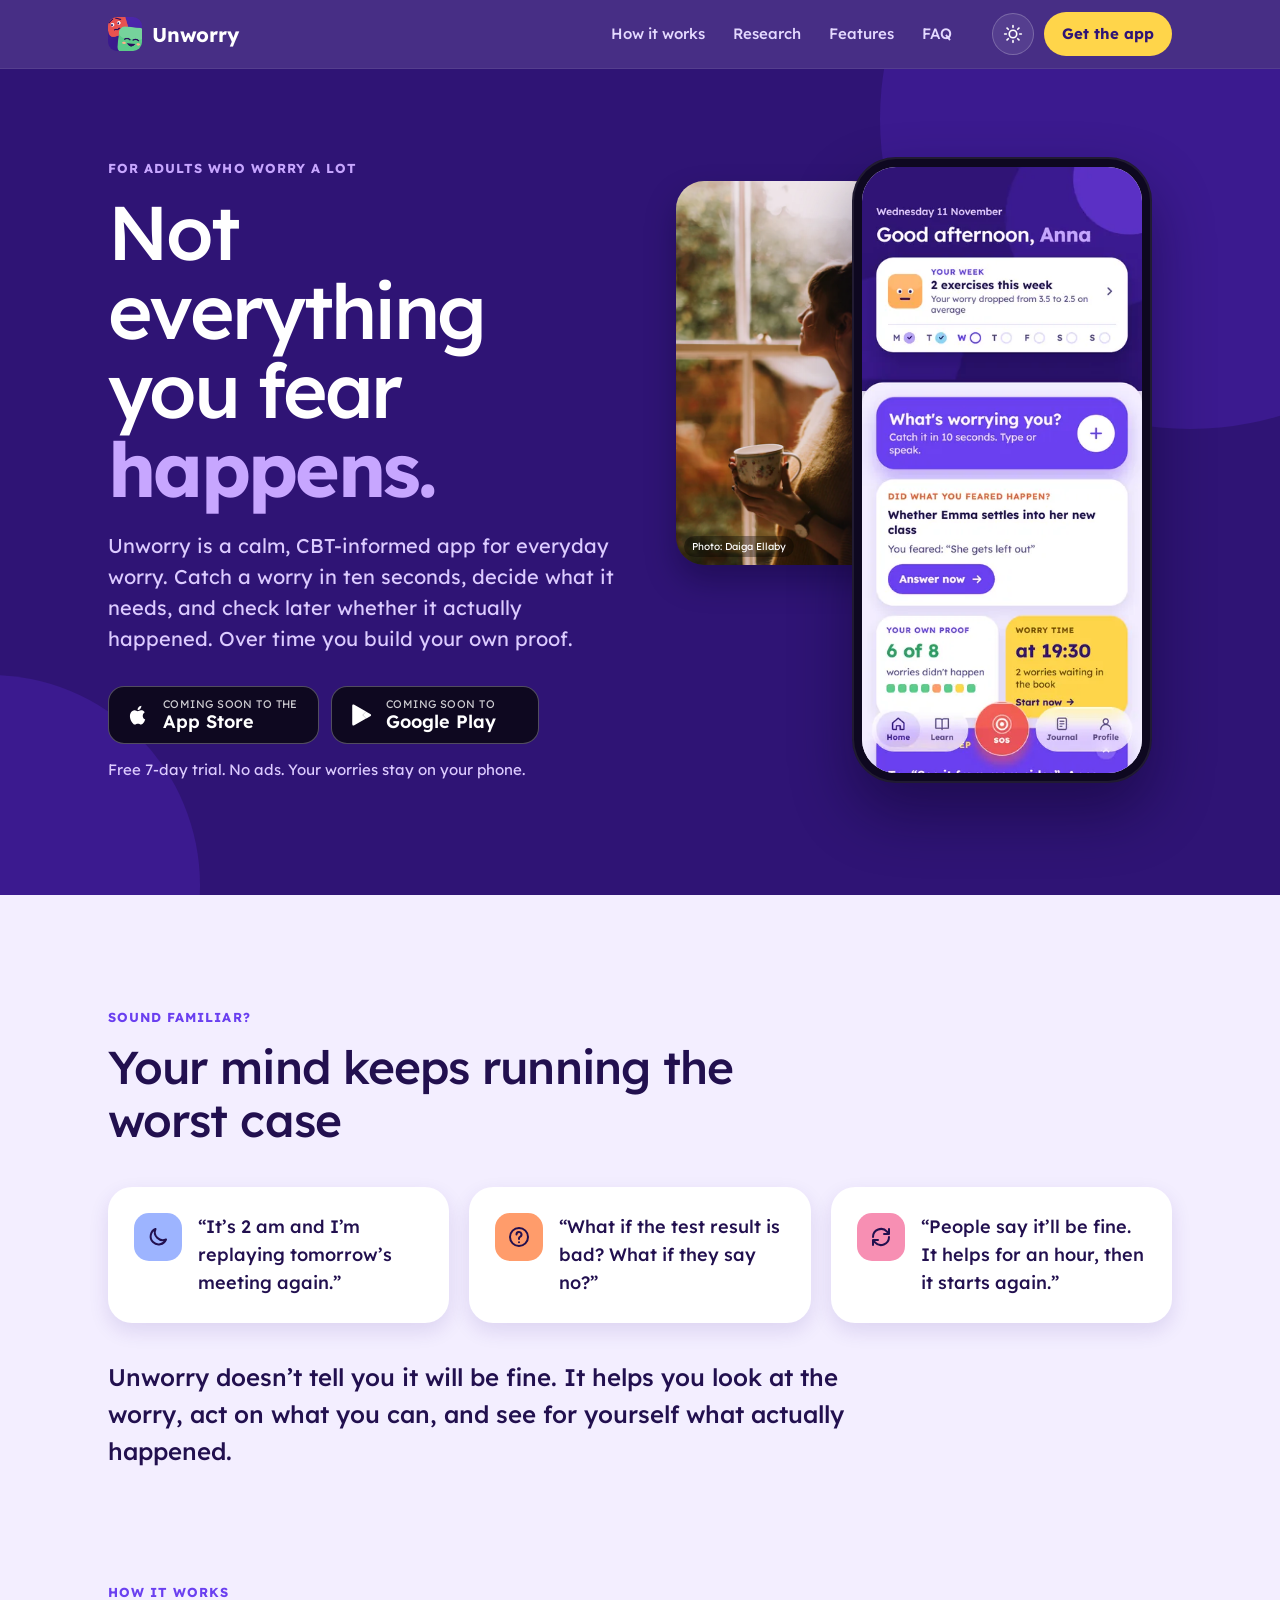
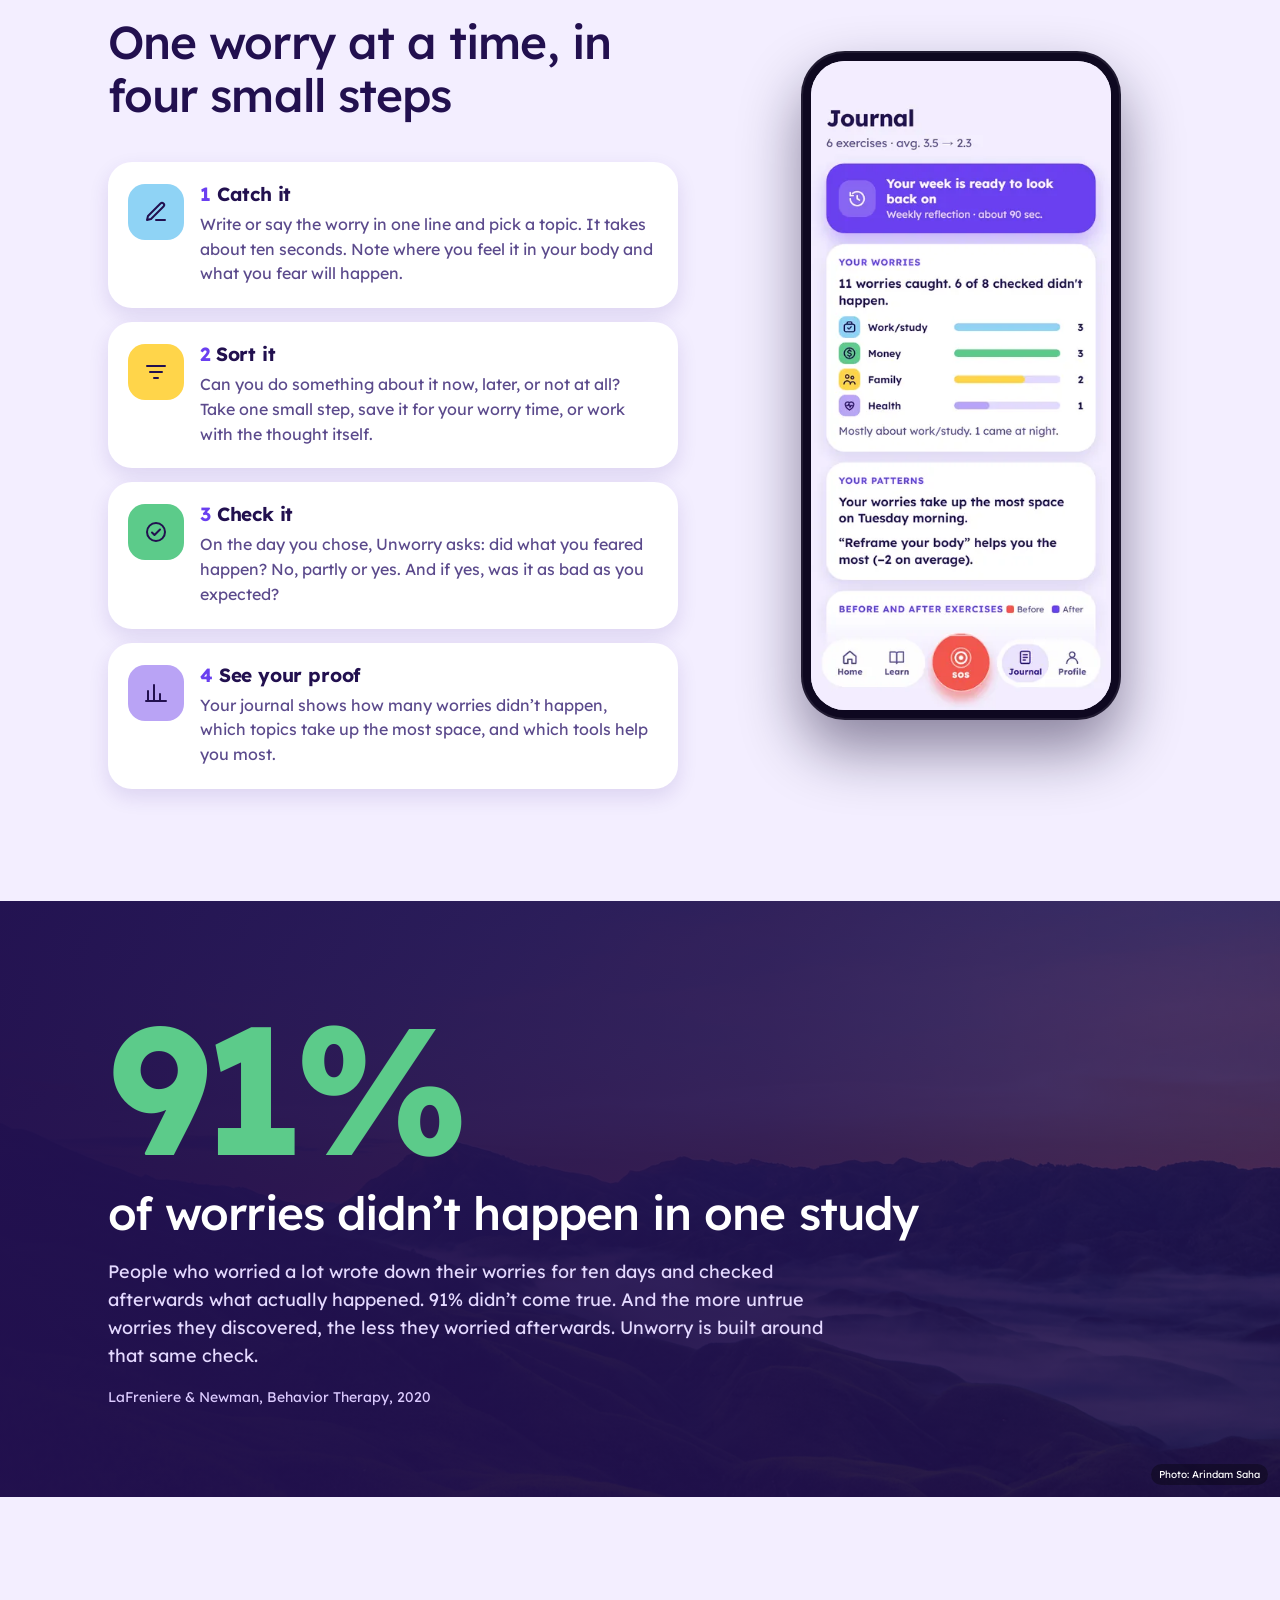
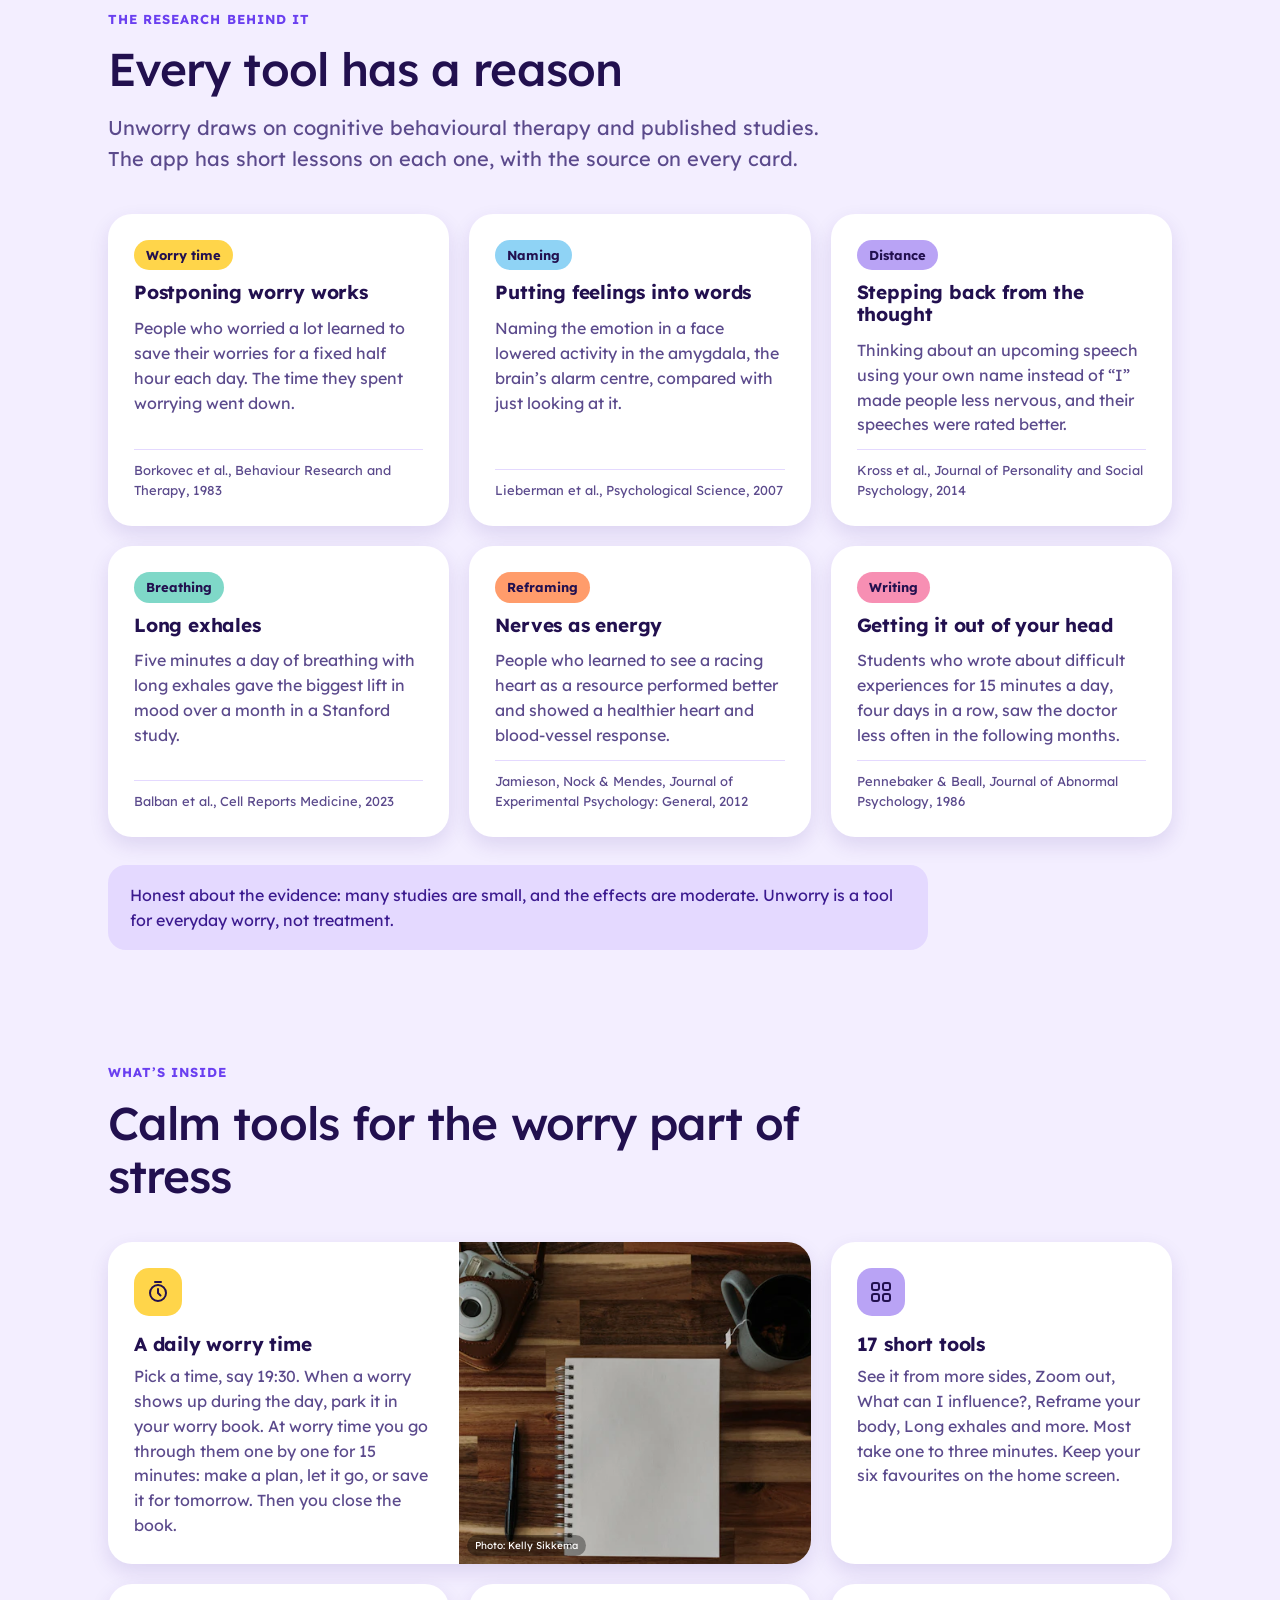
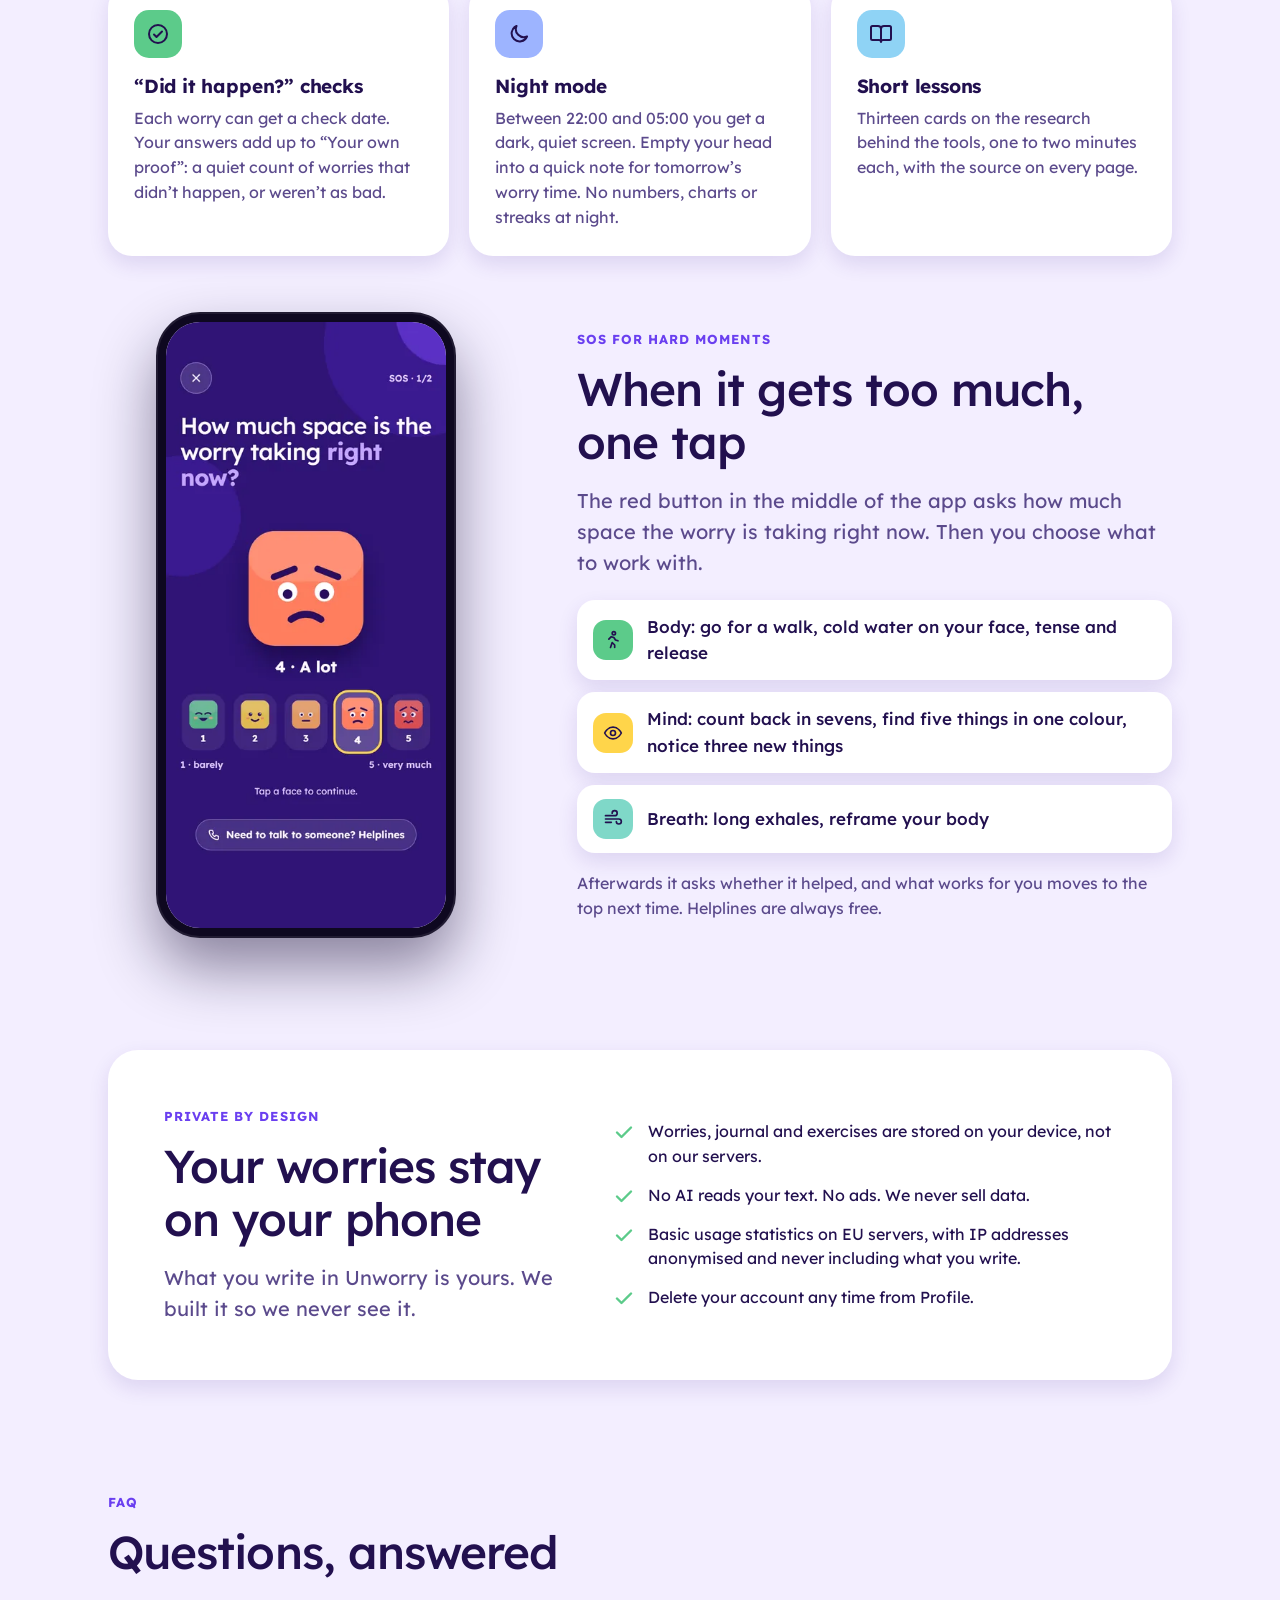
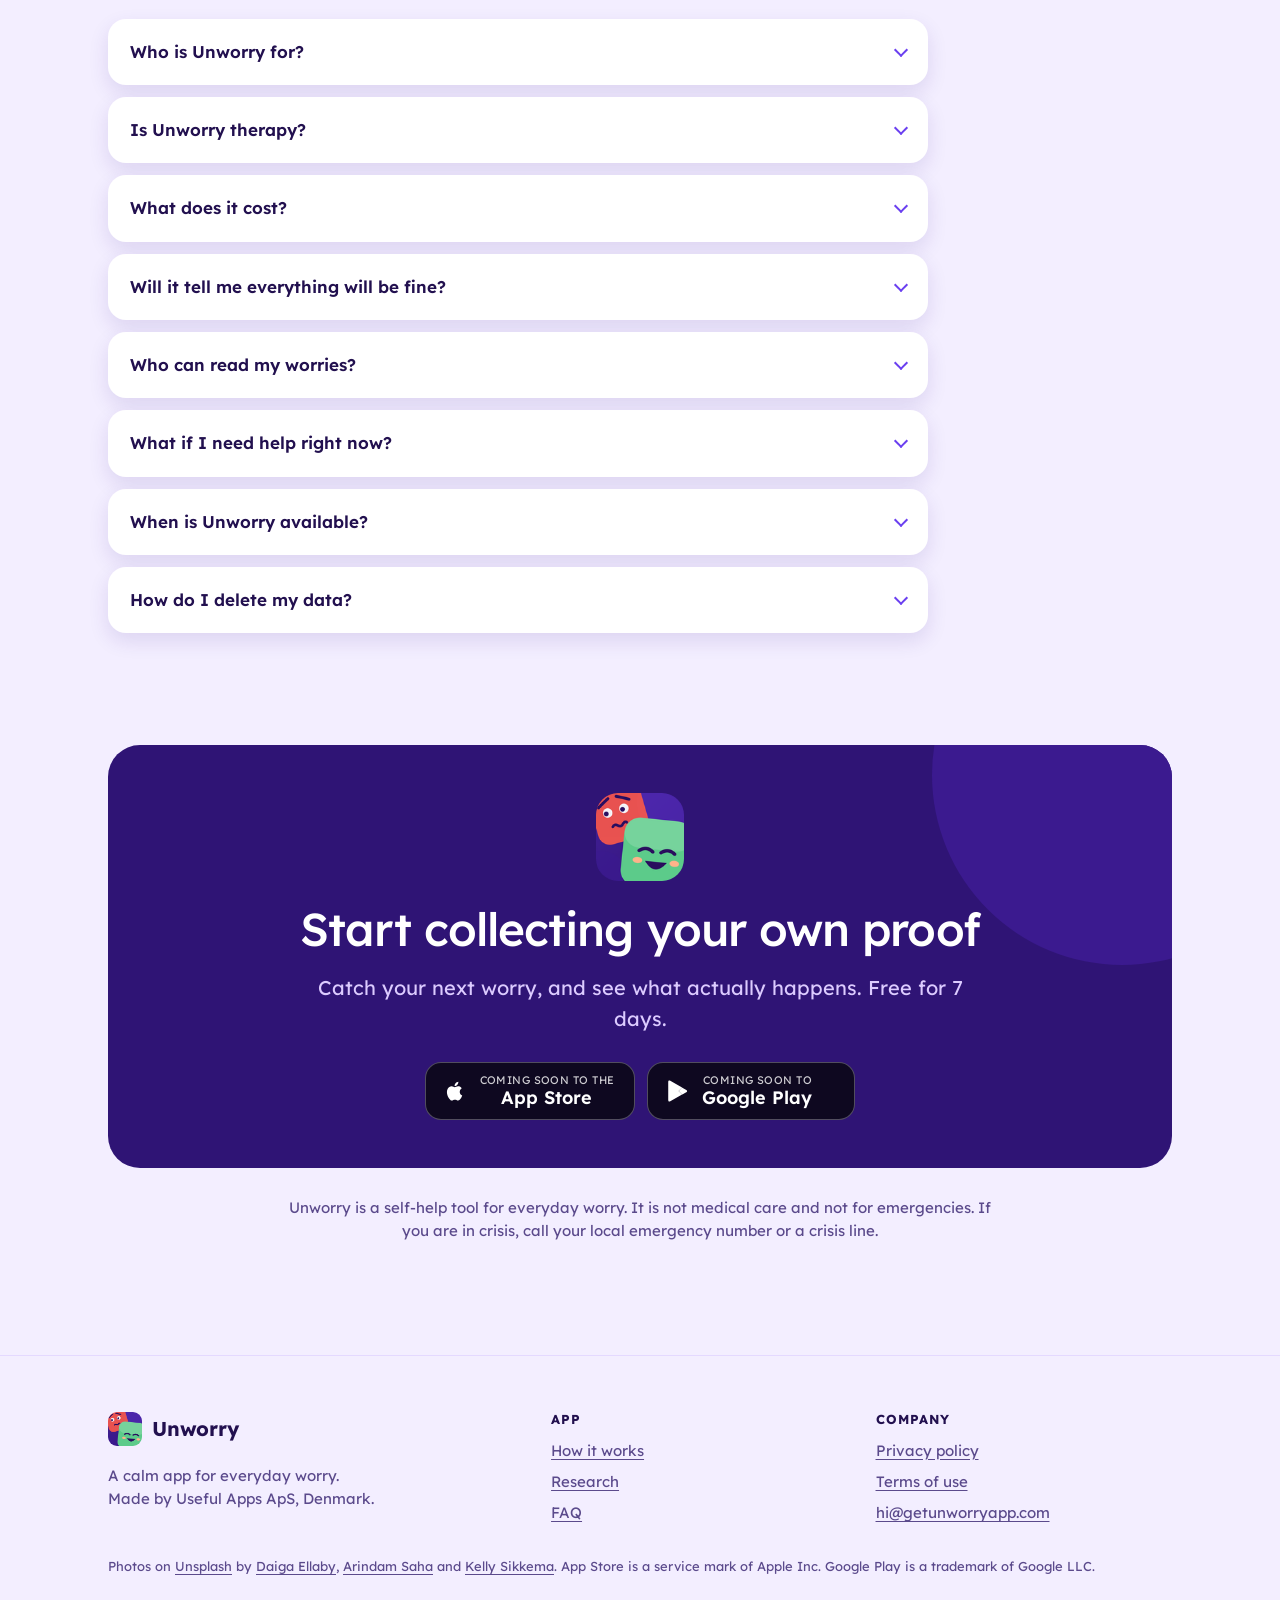
==== commit 1c1db95f: "Contact address is hi@getunworryapp.com Co-Authored-By: Claude Opus 5.5 <noreply@anthropic.com>" ====
--- a/index.html
+++ b/index.html
@@ -41,7 +41,7 @@
       "@id": "https://getunworryapp.com/#org",
       "name": "Useful Apps ApS",
       "url": "https://getunworryapp.com/",
-      "email": "support@getunworryapp.com",
+      "email": "hi@getunworryapp.com",
       "address": { "@type": "PostalAddress", "addressCountry": "DK" }
     },
     {
@@ -83,7 +83,7 @@
         { "@type": "Question", "name": "Who can read my worries?", "acceptedAnswer": { "@type": "Answer", "text": "Only you. Your worries, journal and exercises are stored on your phone and are not uploaded or synced. Our analytics never include what you write. There is no AI processing and no ads." } },
         { "@type": "Question", "name": "What if I need help right now?", "acceptedAnswer": { "@type": "Answer", "text": "Unworry is not for emergencies. If you are in danger or thinking about harming yourself, call your local emergency number (112 in the EU, 911 in the US) or a crisis line. The SOS screen in the app links to helplines." } },
         { "@type": "Question", "name": "When is Unworry available?", "acceptedAnswer": { "@type": "Answer", "text": "Unworry is coming soon to the App Store (iPhone) and Google Play (Android)." } },
-        { "@type": "Question", "name": "How do I delete my data?", "acceptedAnswer": { "@type": "Answer", "text": "In the app, go to Profile and choose Delete account. You can also write to support@getunworryapp.com. Deleting the app removes the data stored on your phone." } }
+        { "@type": "Question", "name": "How do I delete my data?", "acceptedAnswer": { "@type": "Answer", "text": "In the app, go to Profile and choose Delete account. You can also write to hi@getunworryapp.com. Deleting the app removes the data stored on your phone." } }
       ]
     }
   ]
@@ -381,7 +381,7 @@
       </details>
       <details>
         <summary>How do I delete my data?</summary>
-        <div><p>In the app, go to Profile and choose Delete account. You can also write to <a href="mailto:support@getunworryapp.com">support@getunworryapp.com</a>. Deleting the app removes the data stored on your phone.</p></div>
+        <div><p>In the app, go to Profile and choose Delete account. You can also write to <a href="mailto:hi@getunworryapp.com">hi@getunworryapp.com</a>. Deleting the app removes the data stored on your phone.</p></div>
       </details>
     </div>
   </div>
@@ -424,7 +424,7 @@
         <ul>
           <li><a href="/privacy/">Privacy policy</a></li>
           <li><a href="/terms/">Terms of use</a></li>
-          <li><a href="mailto:support@getunworryapp.com">support@getunworryapp.com</a></li>
+          <li><a href="mailto:hi@getunworryapp.com">hi@getunworryapp.com</a></li>
         </ul>
       </div>
     </div>
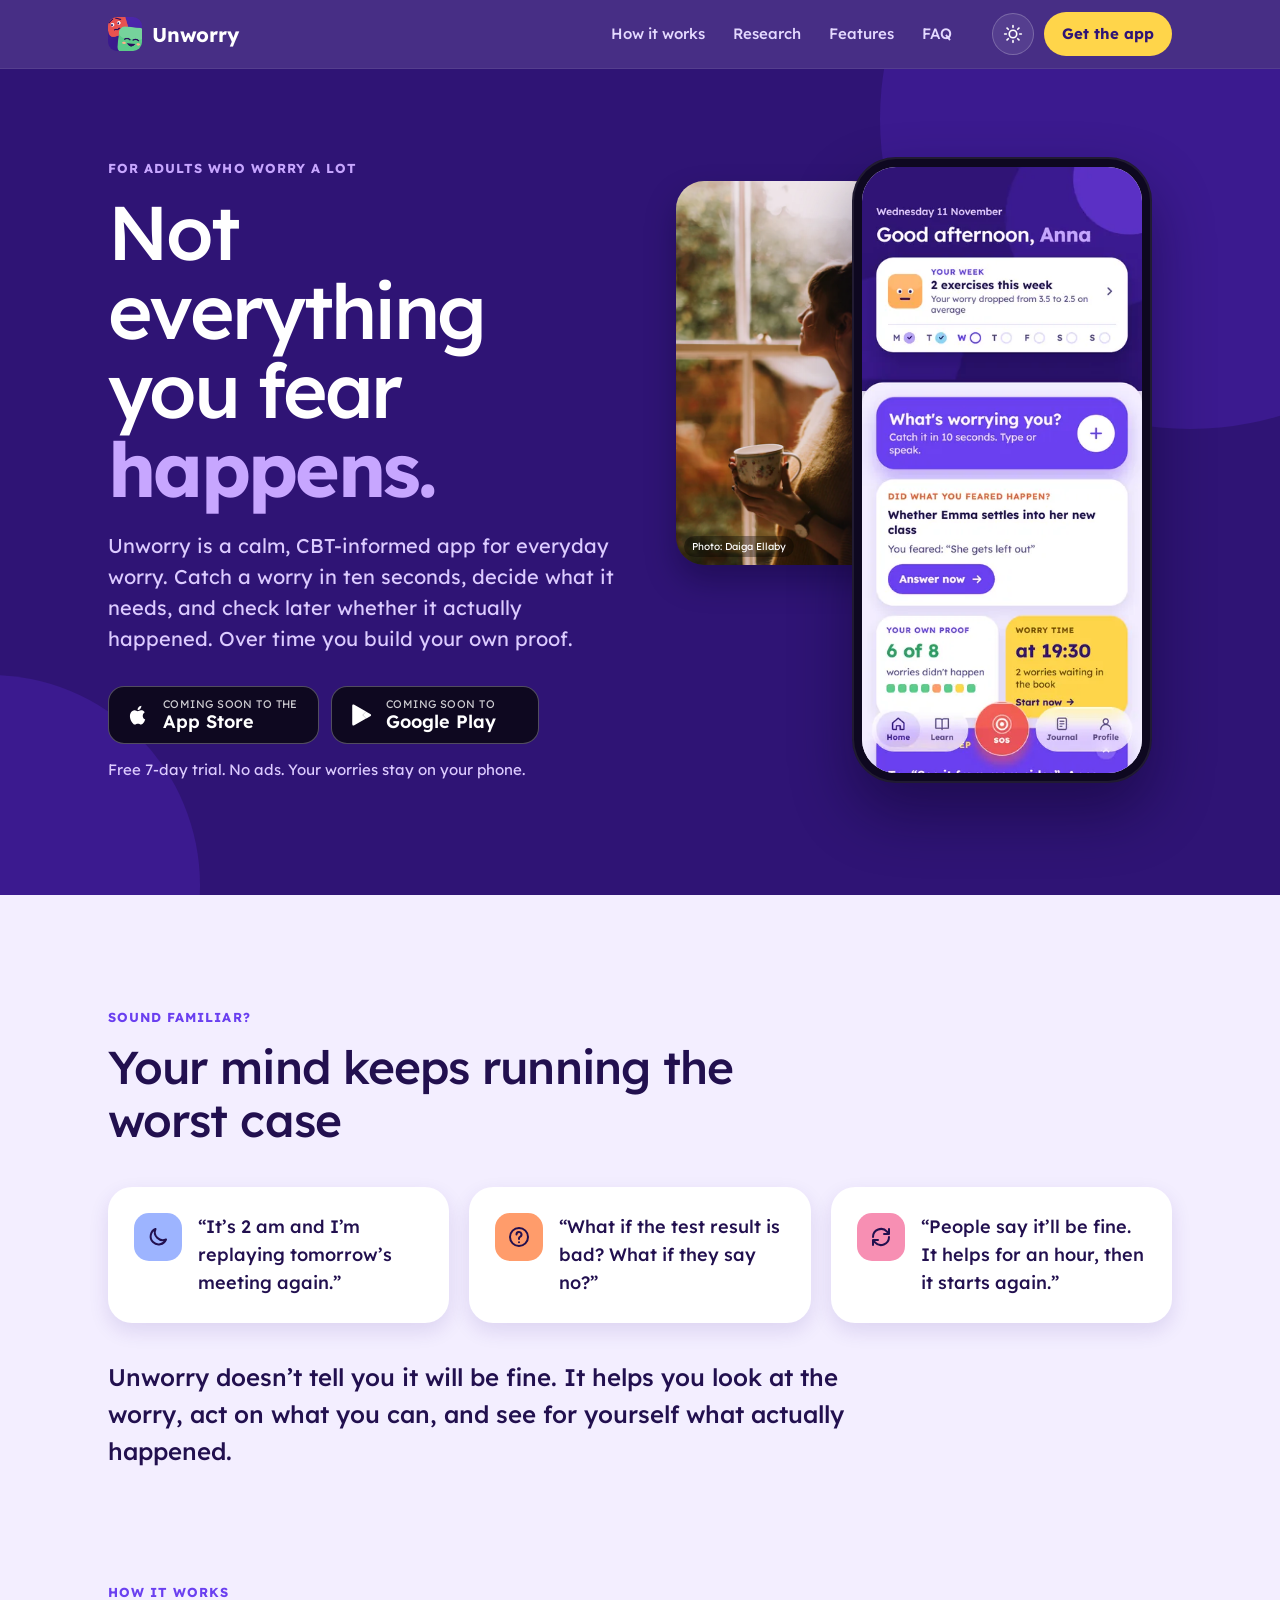
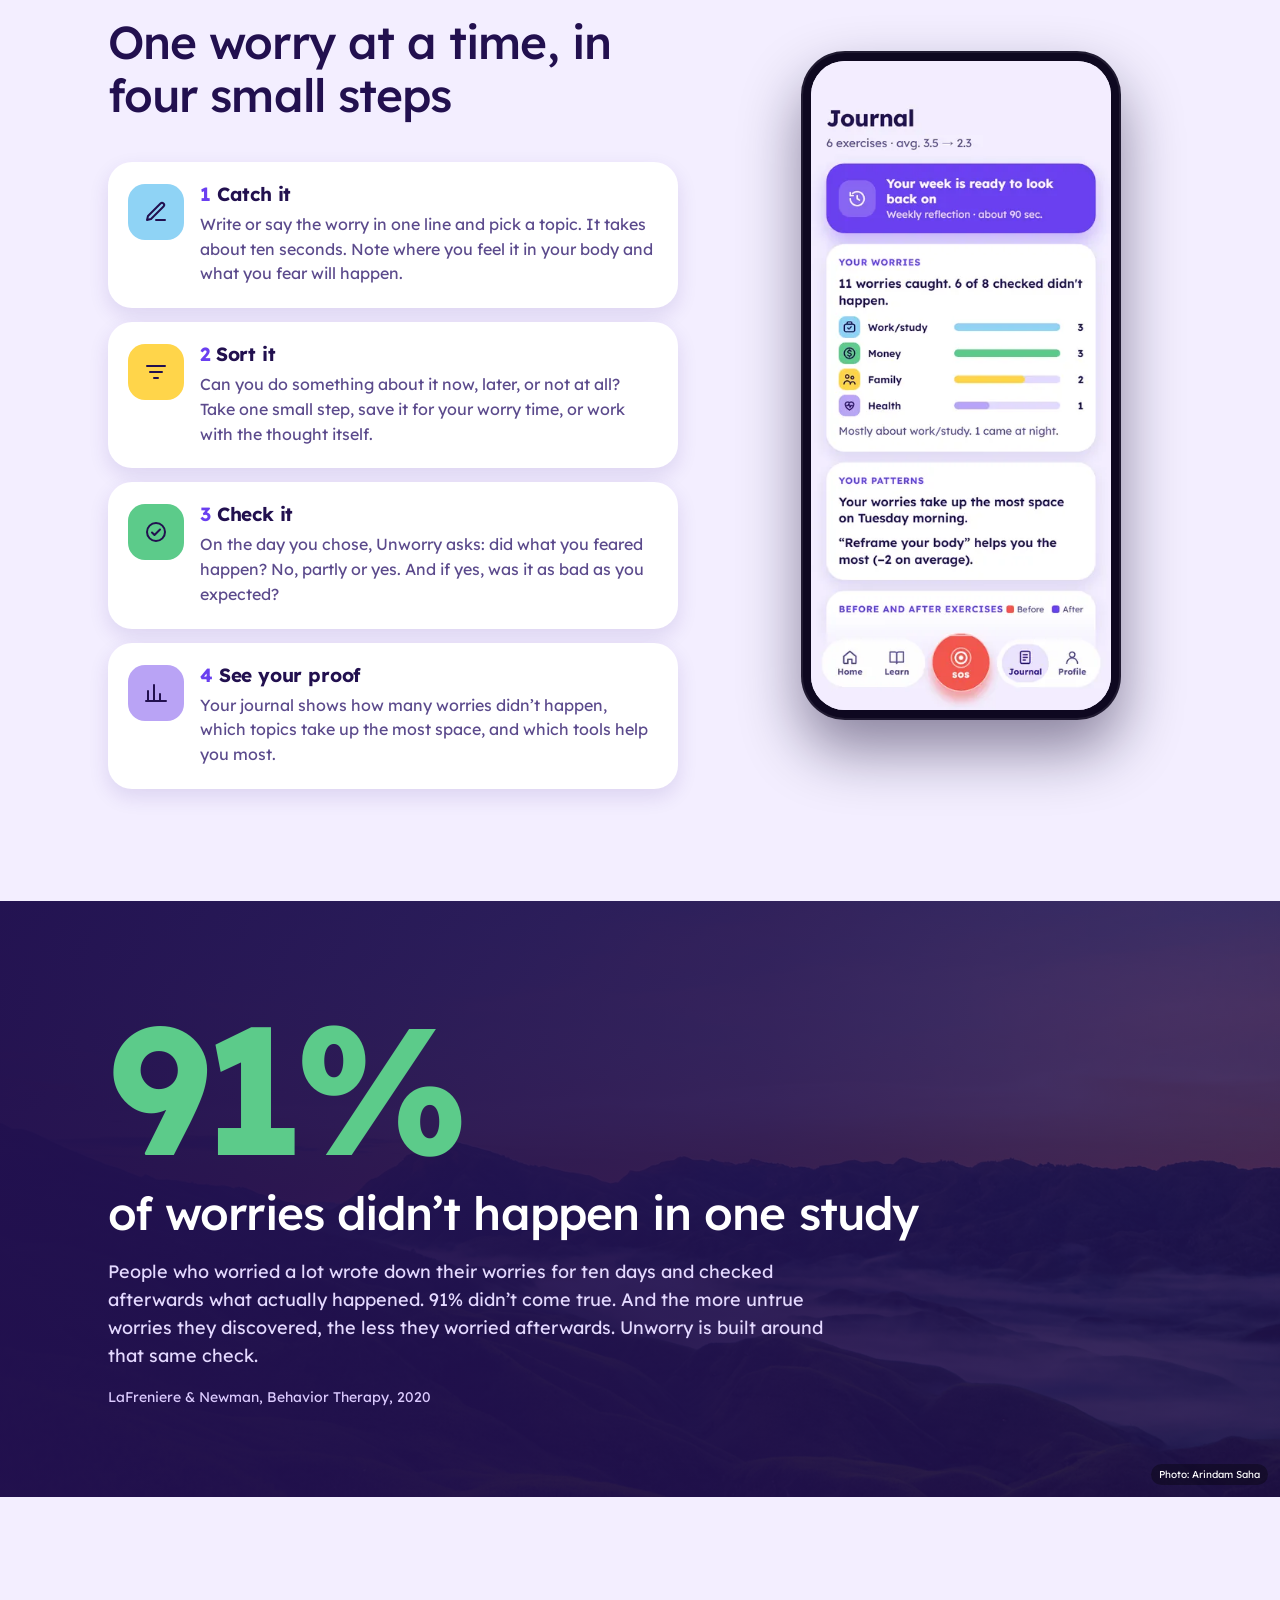
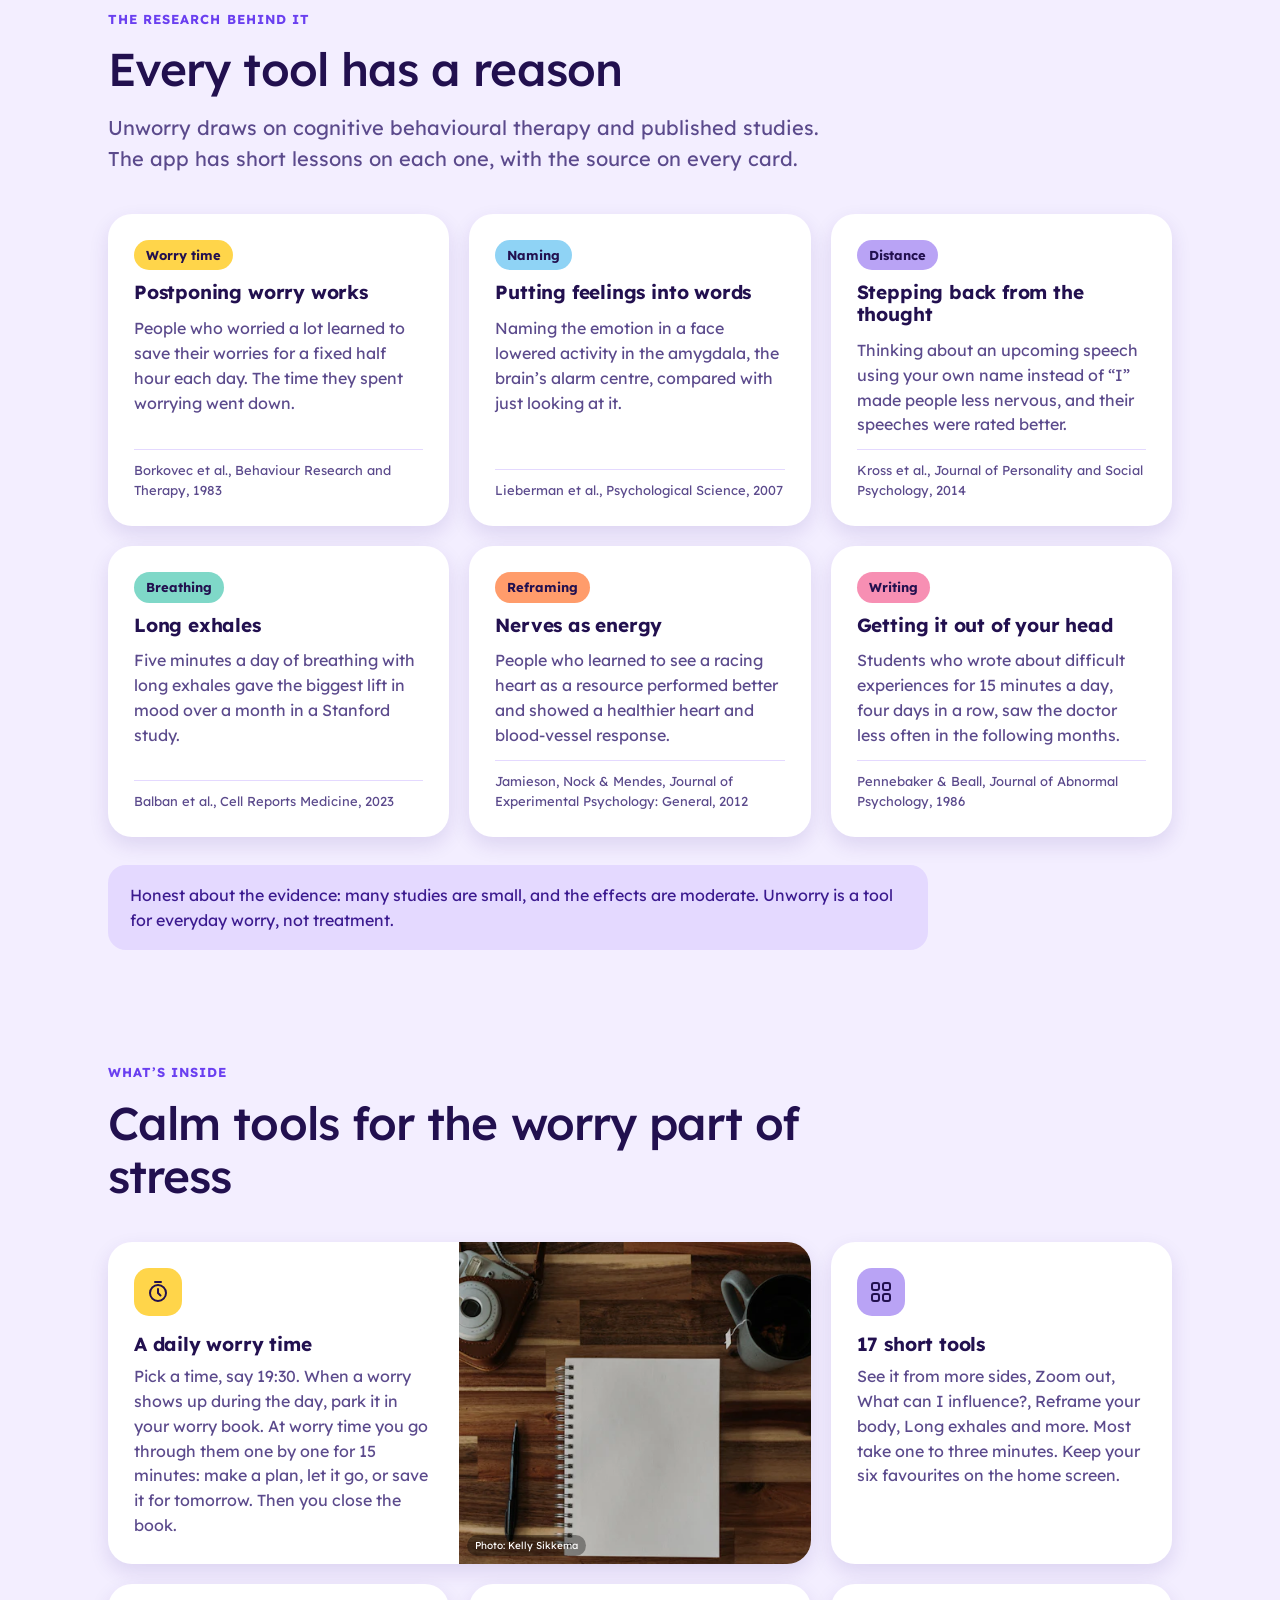
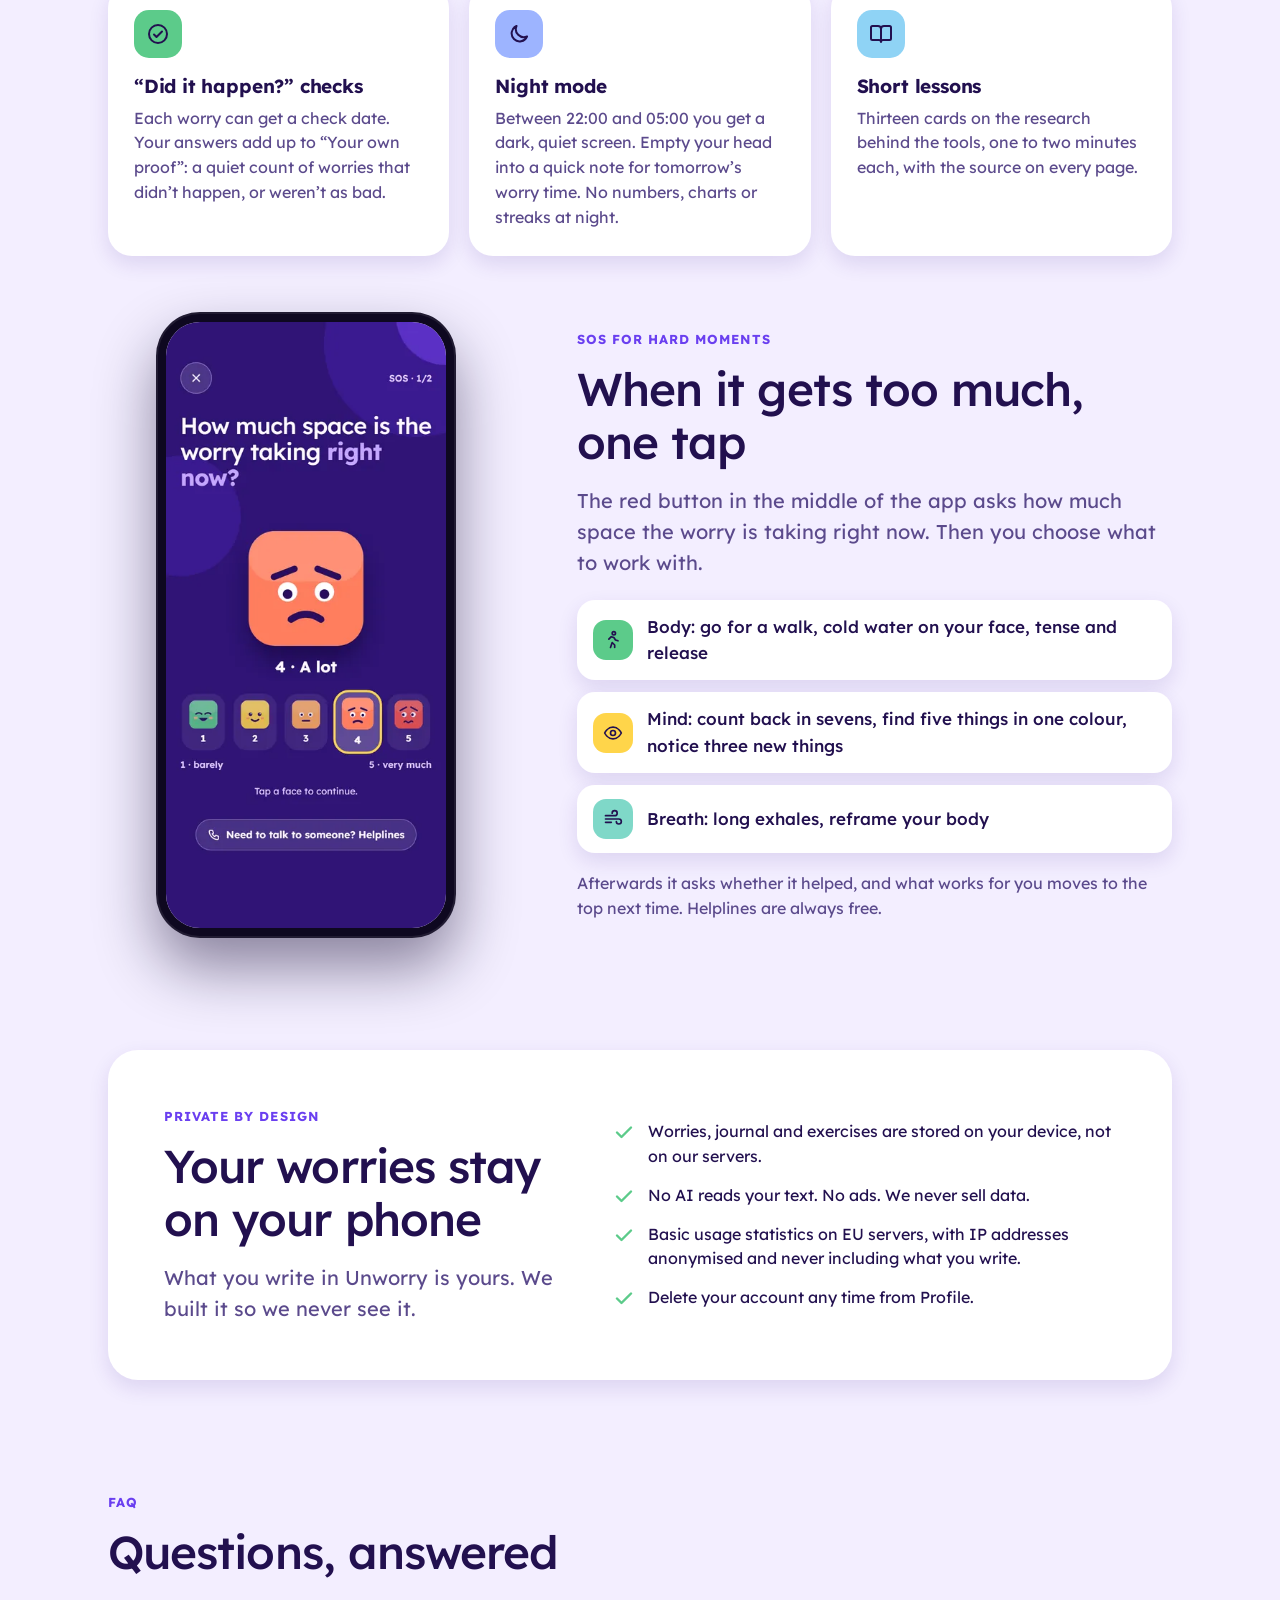
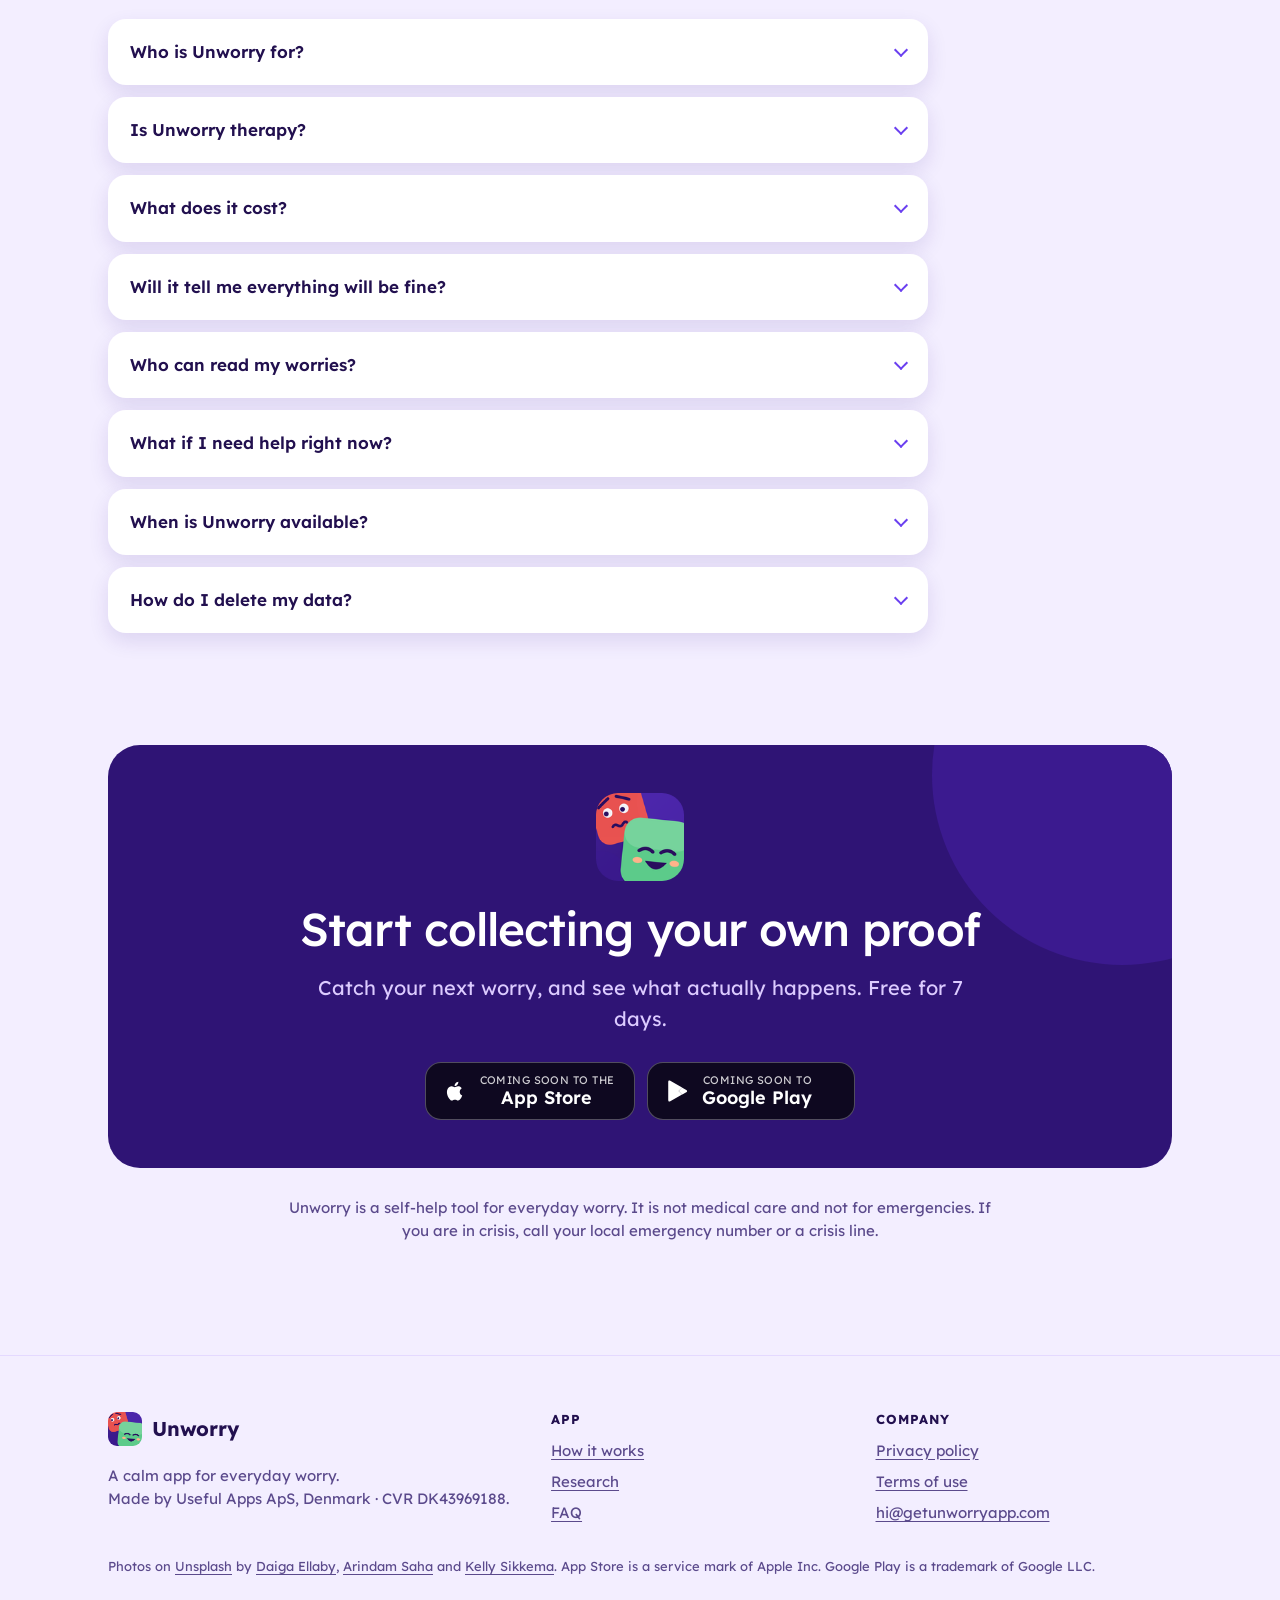
==== commit 13008fa4: "Add company address and CVR to legal pages and footer Co-Authored-By: Claude Opus 5.5 <noreply@anthr" ====
--- a/index.html
+++ b/index.html
@@ -42,7 +42,7 @@
       "name": "Useful Apps ApS",
       "url": "https://getunworryapp.com/",
       "email": "hi@getunworryapp.com",
-      "address": { "@type": "PostalAddress", "addressCountry": "DK" }
+      "address": { "@type": "PostalAddress", "streetAddress": "Staghøjvej 23A", "postalCode": "8210", "addressLocality": "Aarhus V", "addressCountry": "DK" }, "vatID": "DK43969188"
     },
     {
       "@type": "WebSite",
@@ -409,7 +409,7 @@
     <div class="footer-grid">
       <div>
         <a class="brand" href="/"><img src="/assets/img/icon-128.png" alt="" width="34" height="34" loading="lazy">Unworry</a>
-        <p style="margin-top:12px">A calm app for everyday worry.<br>Made by Useful Apps ApS, Denmark.</p>
+        <p style="margin-top:12px">A calm app for everyday worry.<br>Made by Useful Apps ApS, Denmark · CVR DK43969188.</p>
       </div>
       <div>
         <h2>App</h2>
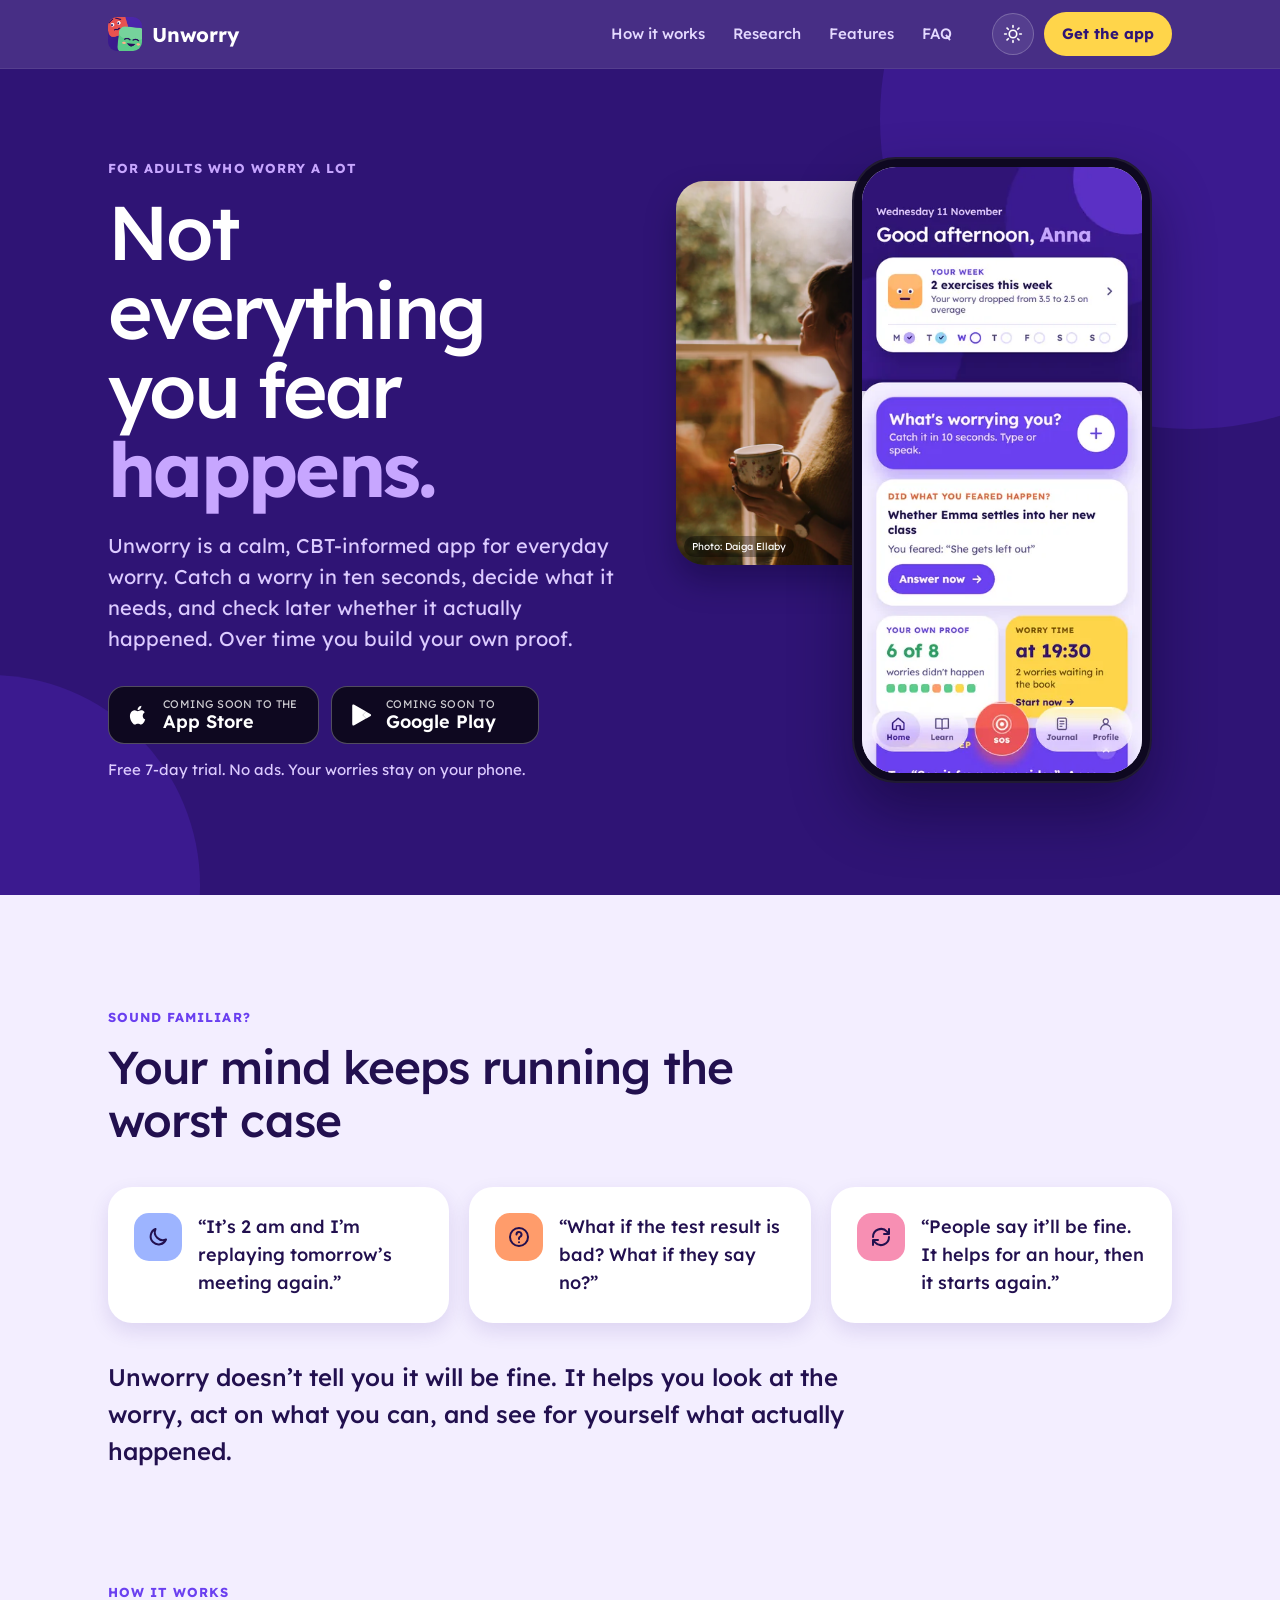
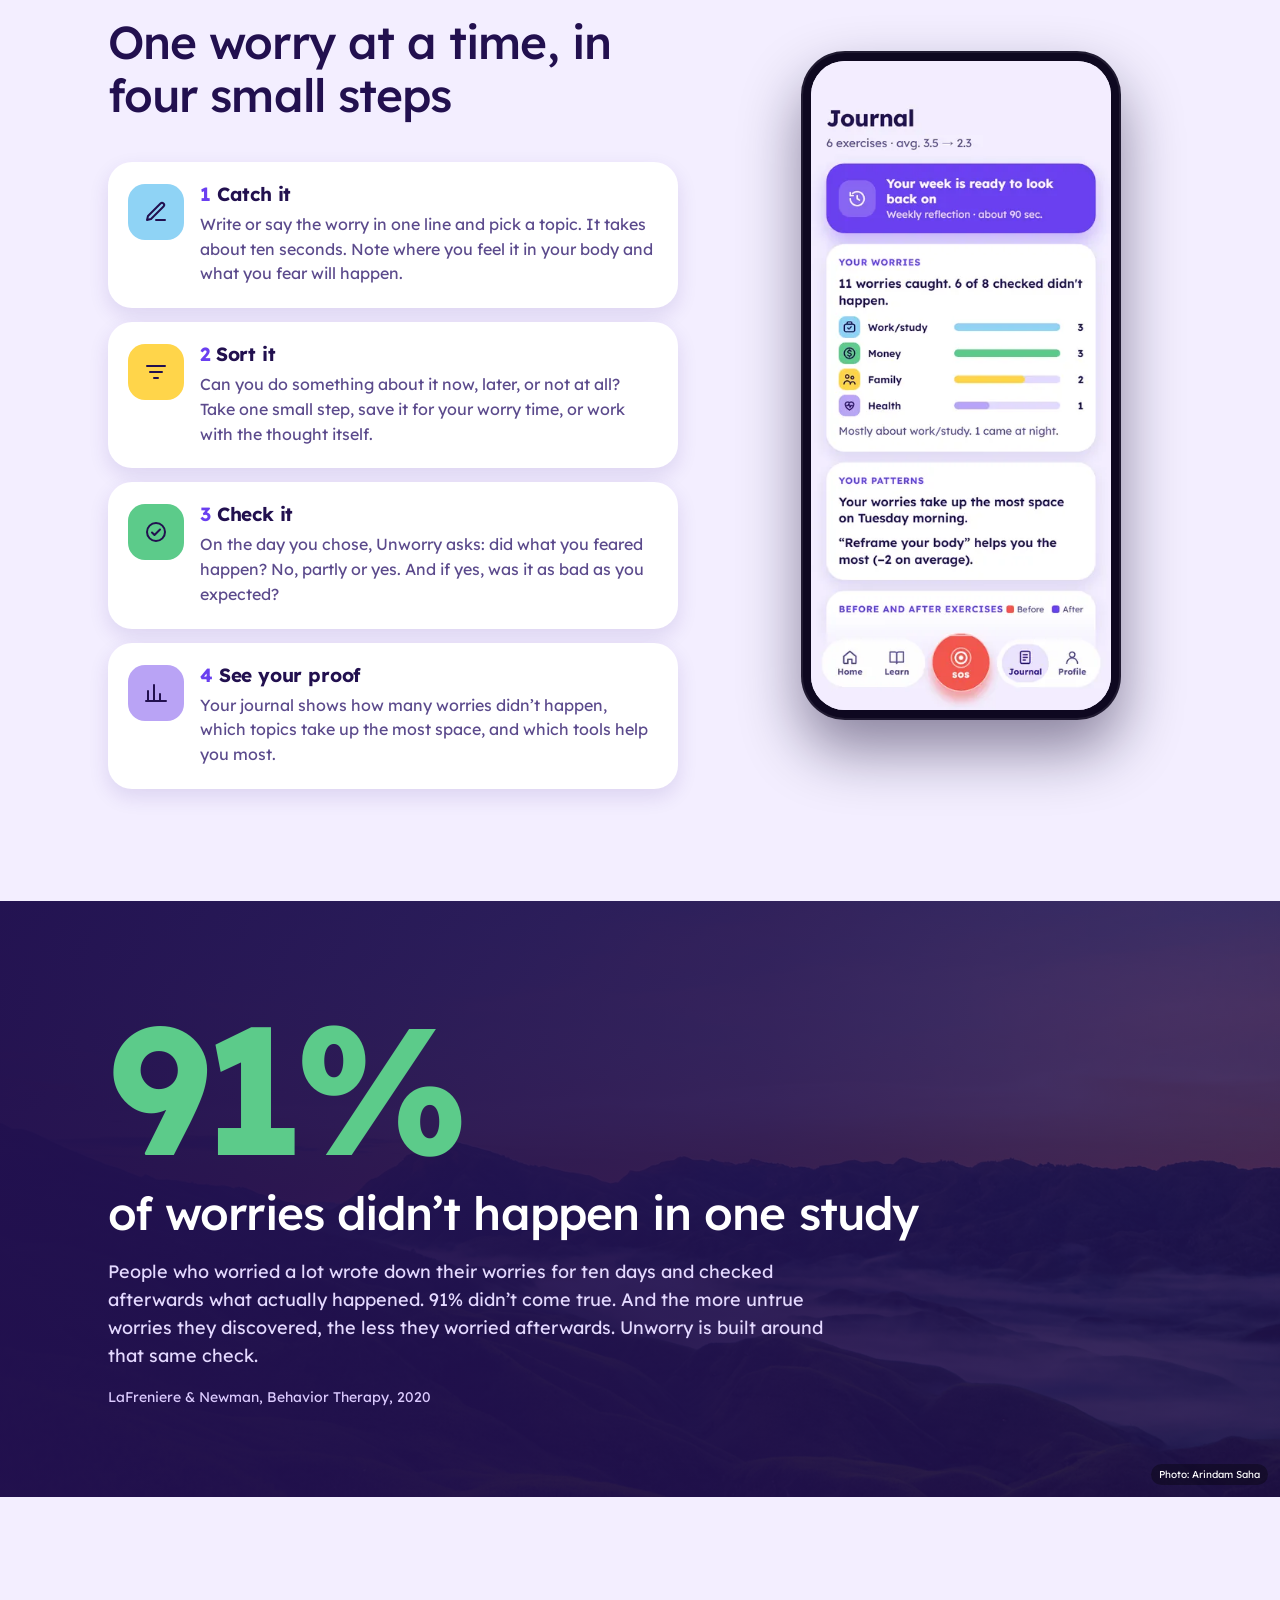
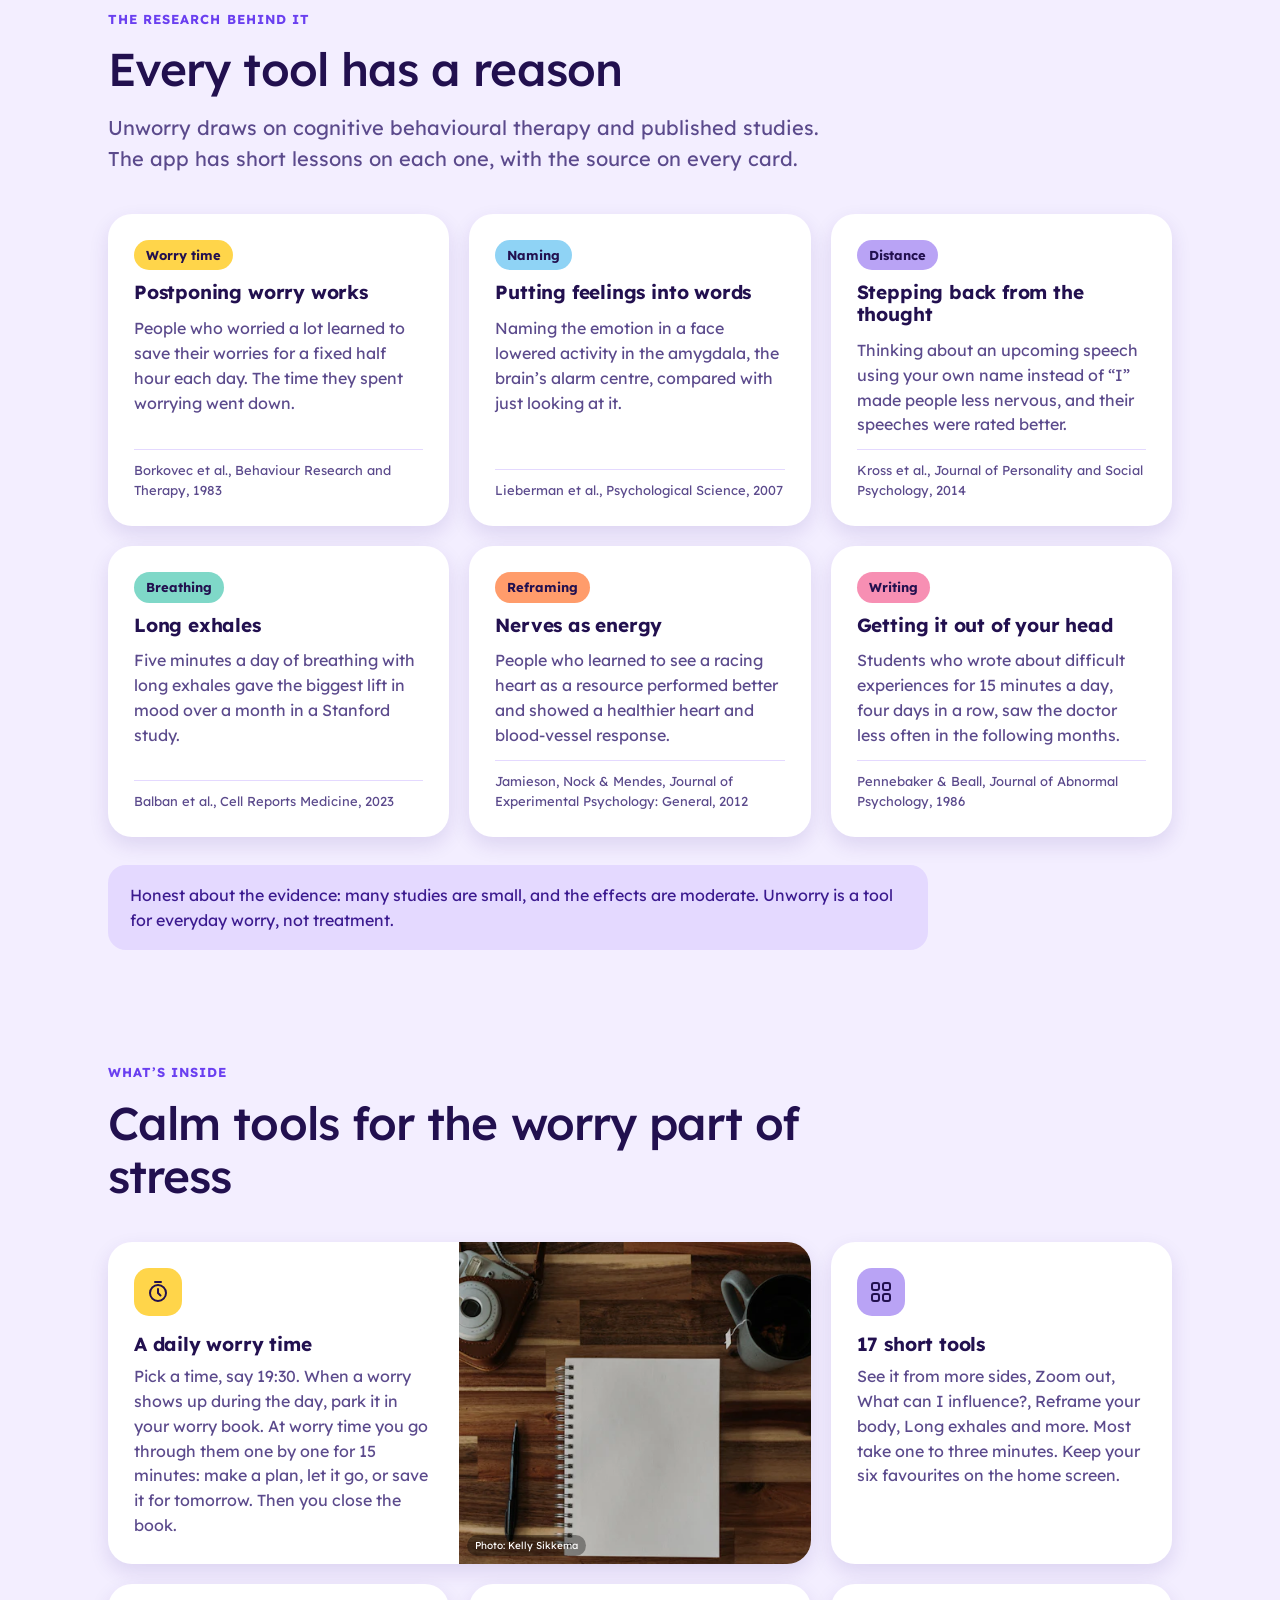
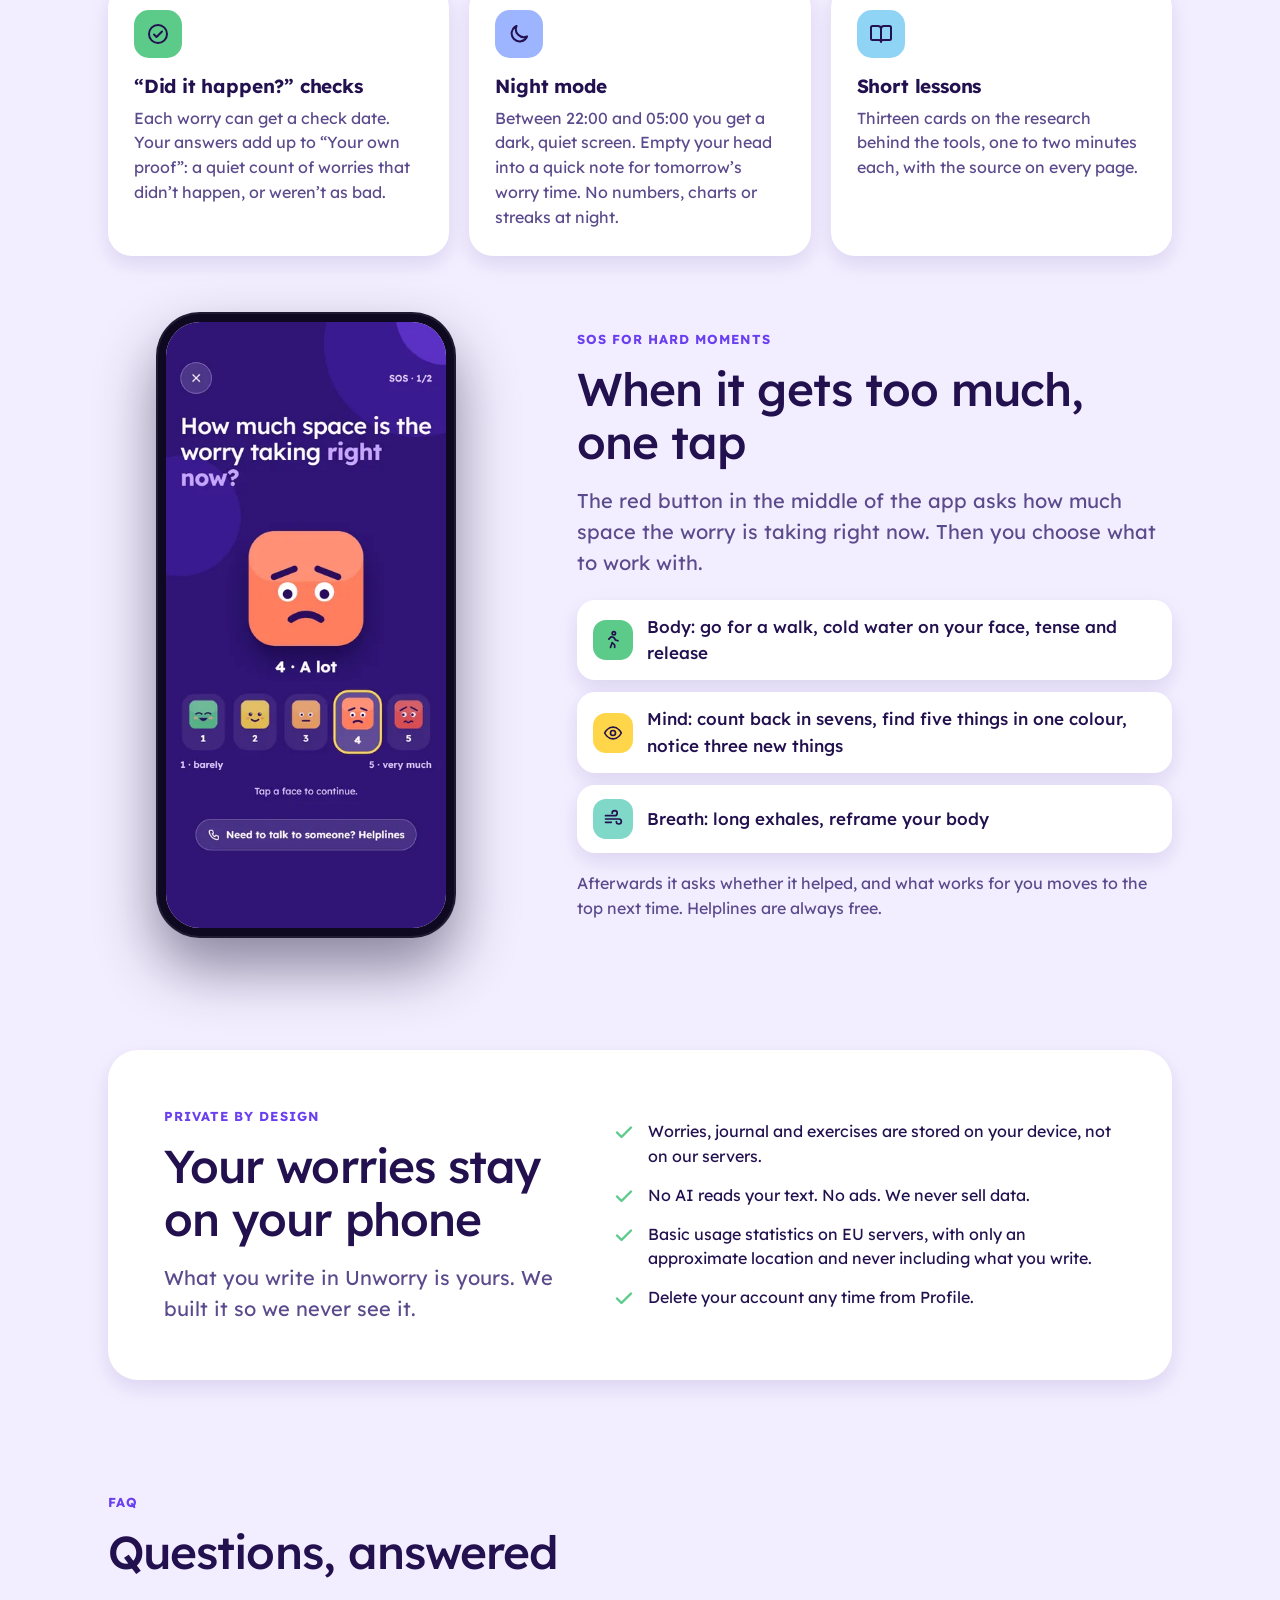
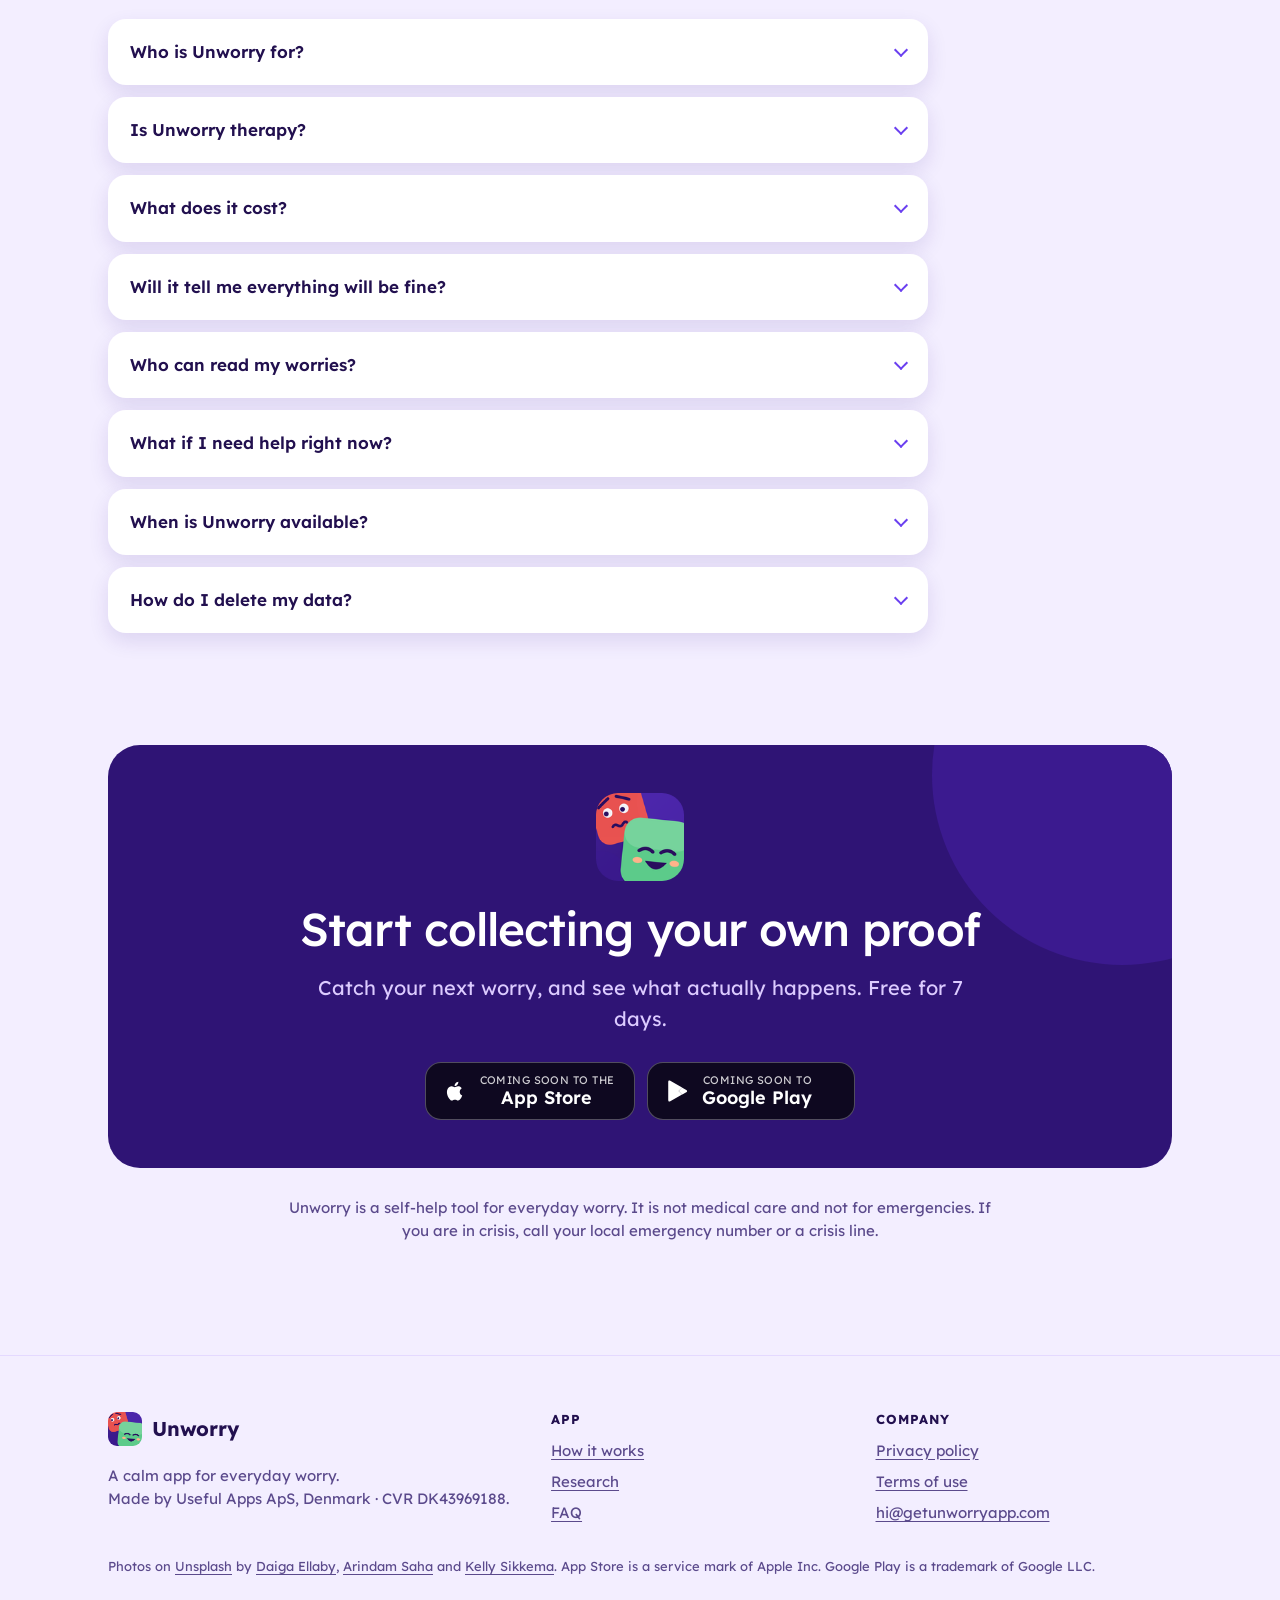
==== commit 3d8d88f1: "Privacy policy: approximate location from IP and crash reports Co-Authored-By: Claude Opus 5.5 <nore" ====
--- a/index.html
+++ b/index.html
@@ -336,7 +336,7 @@
       <ul class="checks">
         <li><svg viewBox="0 0 24 24" fill="none" stroke="currentColor" stroke-width="2.4" stroke-linecap="round" stroke-linejoin="round" aria-hidden="true"><path d="m5 12.5 4.5 4.5L19 7.5"/></svg>Worries, journal and exercises are stored on your device, not on our servers.</li>
         <li><svg viewBox="0 0 24 24" fill="none" stroke="currentColor" stroke-width="2.4" stroke-linecap="round" stroke-linejoin="round" aria-hidden="true"><path d="m5 12.5 4.5 4.5L19 7.5"/></svg>No AI reads your text. No ads. We never sell data.</li>
-        <li><svg viewBox="0 0 24 24" fill="none" stroke="currentColor" stroke-width="2.4" stroke-linecap="round" stroke-linejoin="round" aria-hidden="true"><path d="m5 12.5 4.5 4.5L19 7.5"/></svg>Basic usage statistics on EU servers, with IP addresses anonymised and never including what you write.</li>
+        <li><svg viewBox="0 0 24 24" fill="none" stroke="currentColor" stroke-width="2.4" stroke-linecap="round" stroke-linejoin="round" aria-hidden="true"><path d="m5 12.5 4.5 4.5L19 7.5"/></svg>Basic usage statistics on EU servers, with only an approximate location and never including what you write.</li>
         <li><svg viewBox="0 0 24 24" fill="none" stroke="currentColor" stroke-width="2.4" stroke-linecap="round" stroke-linejoin="round" aria-hidden="true"><path d="m5 12.5 4.5 4.5L19 7.5"/></svg>Delete your account any time from Profile.</li>
       </ul>
     </div>
